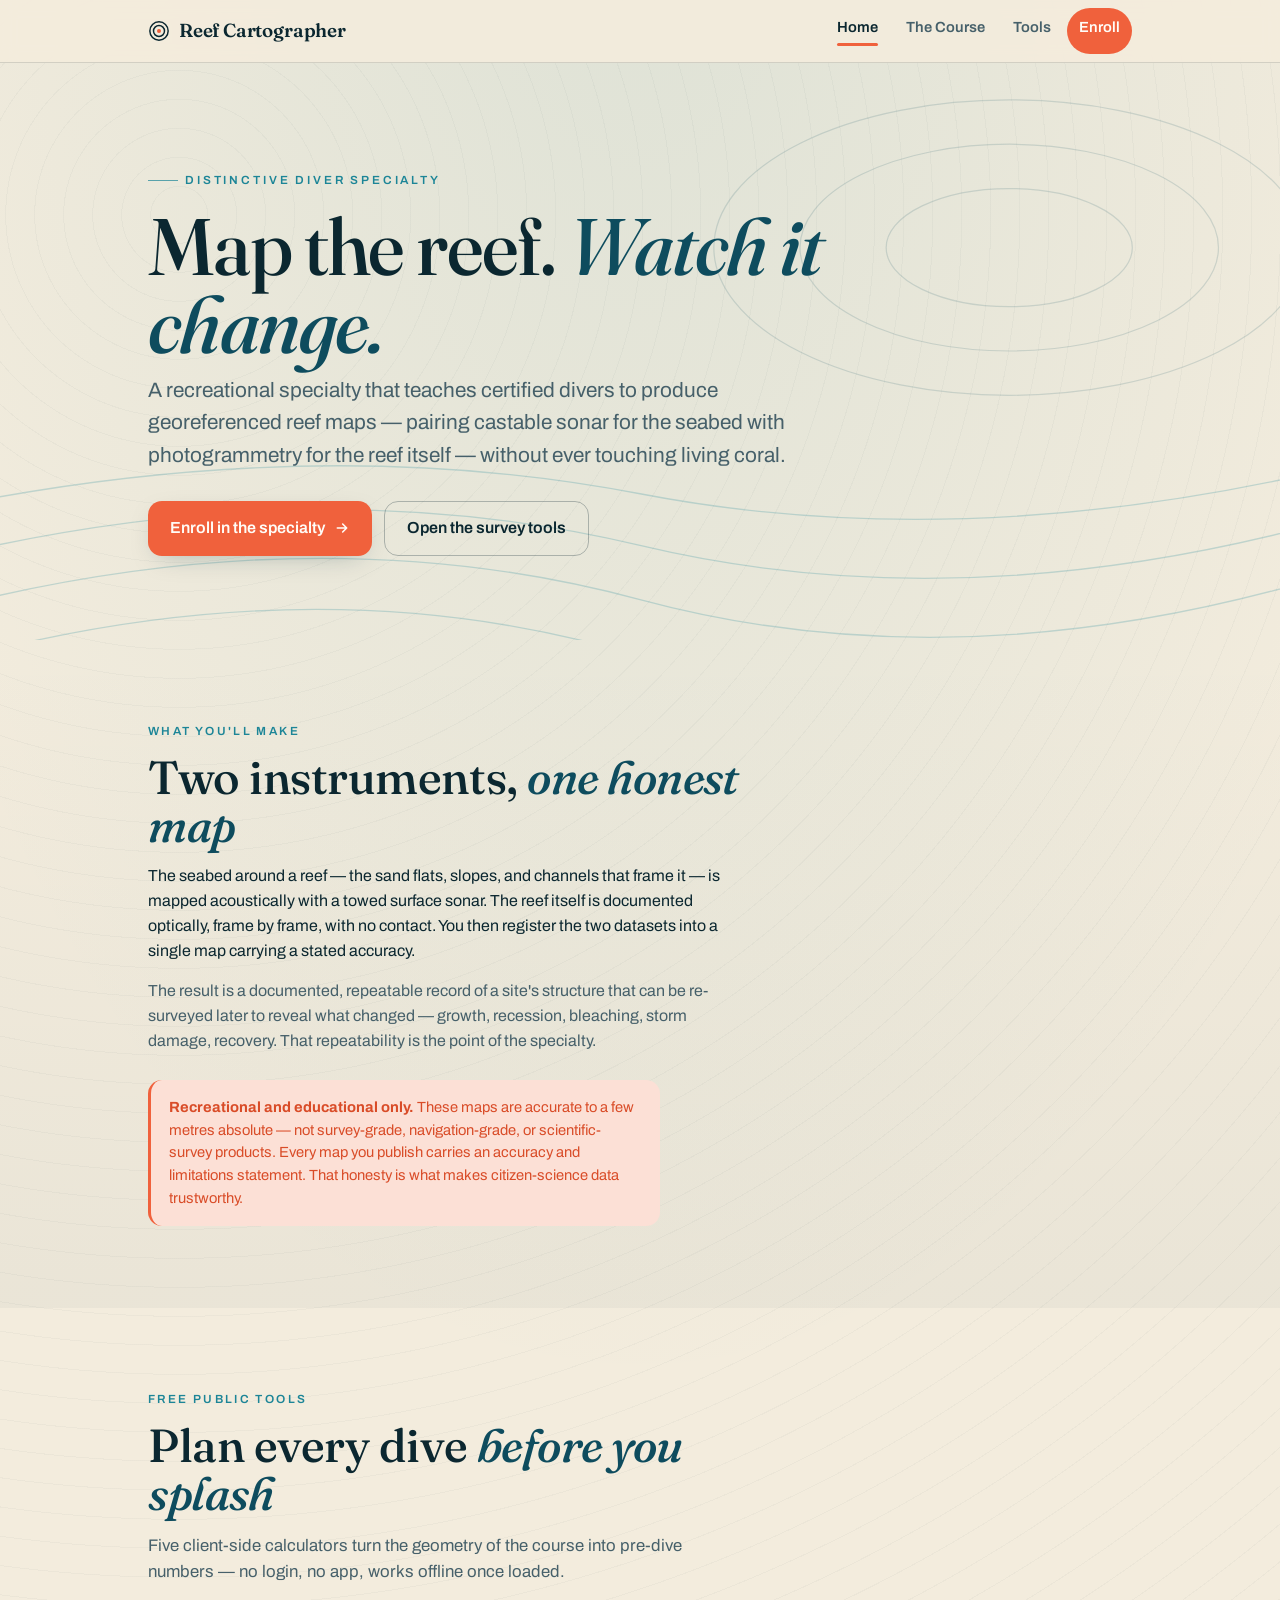
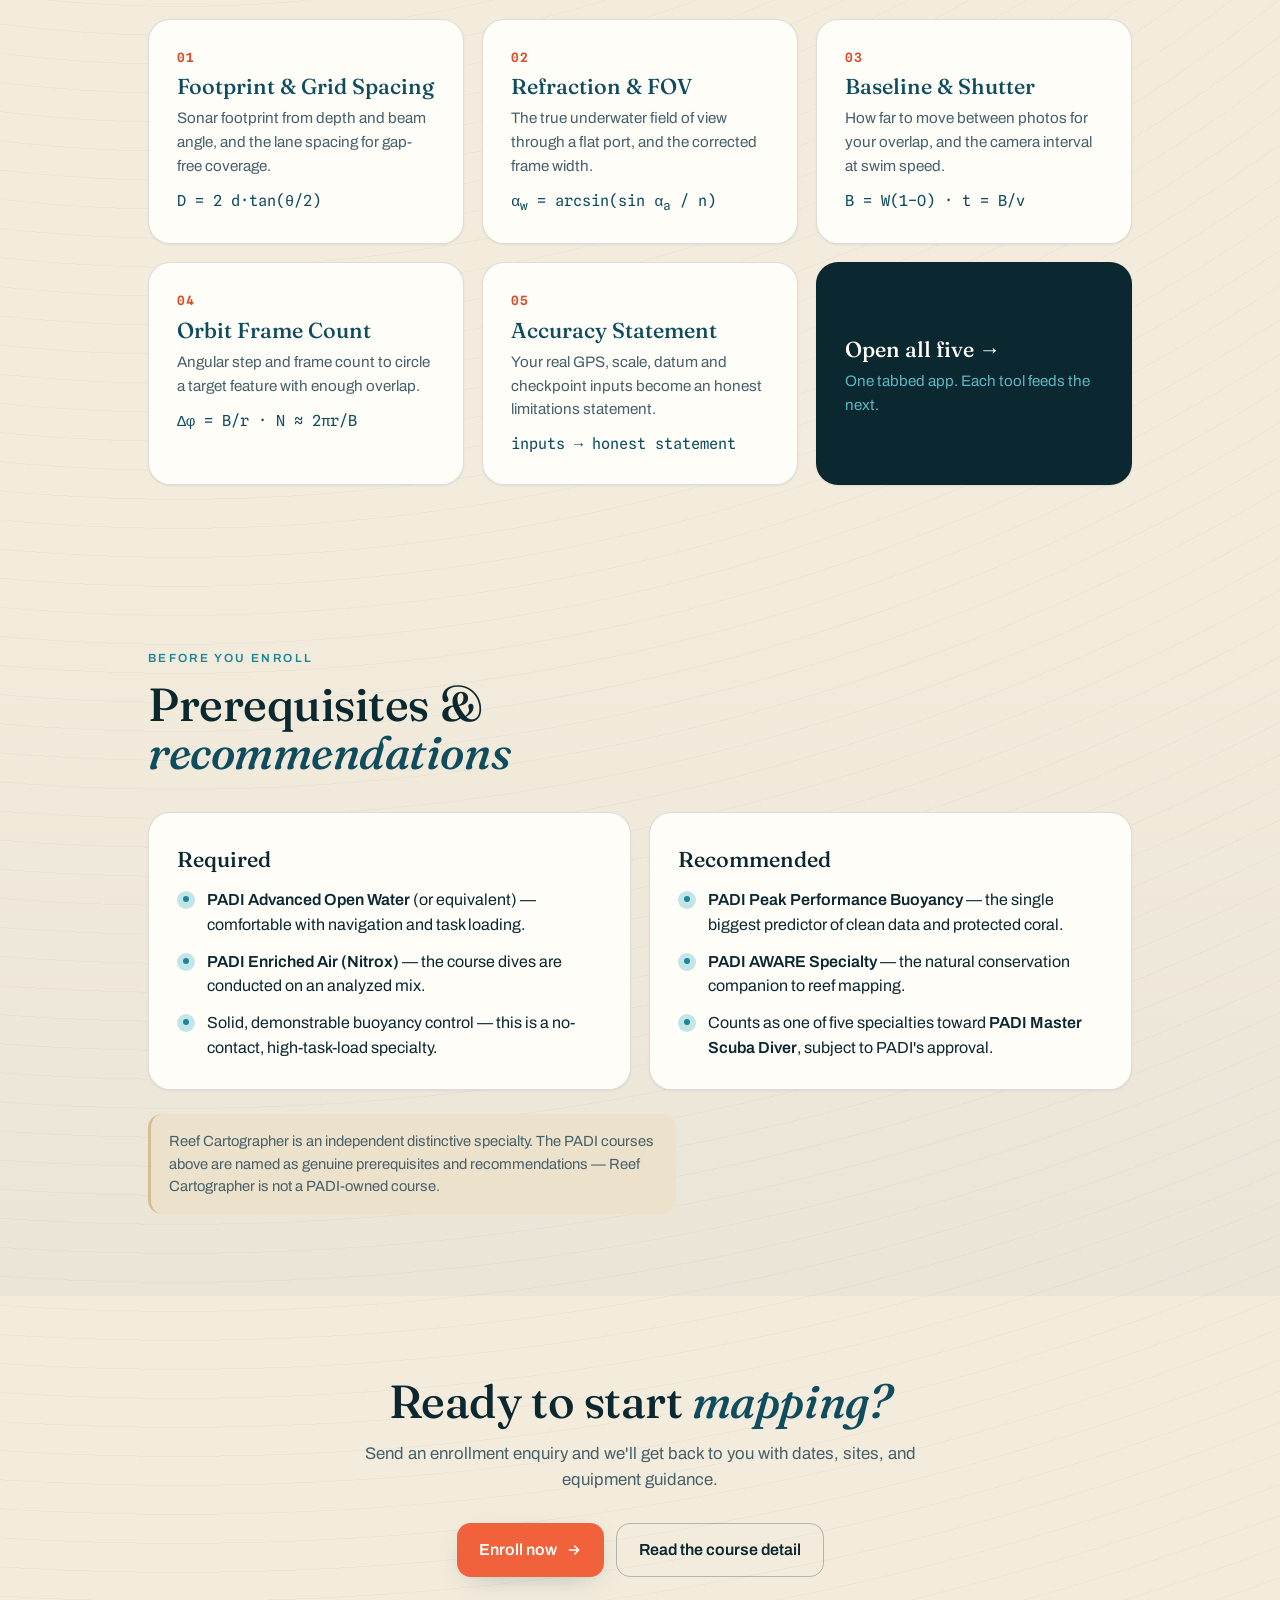
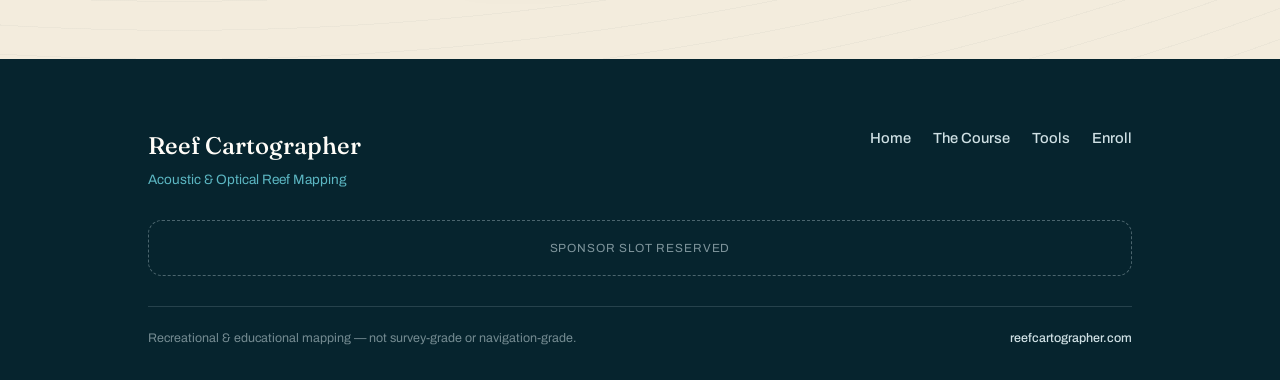
==== index.html @ 2cd70ee9 "Add Reef Cartographer site" ====
<!DOCTYPE html>
<html lang="en">
<head>
<meta charset="UTF-8">
<meta name="viewport" content="width=device-width, initial-scale=1.0">
<title>Reef Cartographer — Acoustic &amp; Optical Reef Mapping</title>
<meta name="description" content="A distinctive diver specialty: produce georeferenced reef maps from consumer sonar and photogrammetry, built around no-contact conservation and repeatable change detection.">
<meta name="theme-color" content="#f3ecdd">
<link rel="manifest" href="manifest.webmanifest">
<link rel="preconnect" href="https://fonts.googleapis.com">
<link rel="preconnect" href="https://fonts.gstatic.com" crossorigin>
<link href="https://fonts.googleapis.com/css2?family=Fraunces:opsz,wght@9..144,400;9..144,500;9..144,600&family=Archivo:wght@400;500;600&family=Spline+Sans+Mono:wght@400;500;600&display=swap" rel="stylesheet">
<link rel="stylesheet" href="styles.css">
</head>
<body class="page">

<header class="site-nav">
  <div class="wrap">
    <a class="logo" href="index.html">
      <svg class="mark" viewBox="0 0 24 24" fill="none" stroke="currentColor" stroke-width="1.6"><circle cx="12" cy="12" r="10"/><circle cx="12" cy="12" r="6"/><circle cx="12" cy="12" r="2.2" fill="var(--coral)" stroke="none"/></svg>
      Reef Cartographer
    </a>
    <nav>
      <a href="index.html" class="active">Home</a>
      <a href="course.html">The Course</a>
      <a href="tools.html">Tools</a>
      <a href="enroll.html" class="cta">Enroll</a>
    </nav>
  </div>
</header>

<!-- ===================== HERO ===================== -->
<section class="hero">
  <svg class="hero-contours" viewBox="0 0 1040 520" preserveAspectRatio="xMidYMid slice" aria-hidden="true">
    <g fill="none" stroke="#1c8597" stroke-width="1.1" opacity="0.45">
      <path d="M-40 360 Q 260 300 520 350 T 1080 330"/>
      <path d="M-40 400 Q 260 330 520 392 T 1080 372"/>
      <path d="M-40 442 Q 260 366 520 436 T 1080 416"/>
      <path d="M-40 486 Q 260 404 520 482 T 1080 462"/>
    </g>
    <g fill="none" stroke="#0e4c5e" stroke-width="1" opacity="0.3">
      <ellipse cx="820" cy="150" rx="240" ry="120"/>
      <ellipse cx="820" cy="150" rx="170" ry="84"/>
      <ellipse cx="820" cy="150" rx="100" ry="48"/>
    </g>
  </svg>
  <div class="wrap">
    <div class="kicker">Distinctive Diver Specialty</div>
    <h1>Map the reef. <span class="em">Watch it change.</span></h1>
    <p class="lede">A recreational specialty that teaches certified divers to produce georeferenced reef maps — pairing castable sonar for the seabed with photogrammetry for the reef itself — without ever touching living coral.</p>
    <div class="btn-row">
      <a class="btn btn-primary" href="enroll.html">Enroll in the specialty
        <svg viewBox="0 0 24 24" fill="none" stroke="currentColor" stroke-width="2.4"><path d="M5 12h14M13 6l6 6-6 6" stroke-linecap="round" stroke-linejoin="round"/></svg>
      </a>
      <a class="btn btn-ghost" href="tools.html">Open the survey tools</a>
    </div>
  </div>
</section>

<!-- ===================== WHAT IT IS ===================== -->
<section class="band alt">
  <div class="wrap">
    <div class="eyebrow">What you'll make</div>
    <h2 class="sec">Two instruments, <span class="em">one honest map</span></h2>
    <div class="prose">
      <p>The seabed around a reef — the sand flats, slopes, and channels that frame it — is mapped acoustically with a towed surface sonar. The reef itself is documented optically, frame by frame, with no contact. You then register the two datasets into a single map carrying a stated accuracy.</p>
      <p class="muted">The result is a documented, repeatable record of a site's structure that can be re-surveyed later to reveal what changed — growth, recession, bleaching, storm damage, recovery. That repeatability is the point of the specialty.</p>
    </div>
    <div class="note coral" style="margin-top:26px; max-width:64ch">
      <b>Recreational and educational only.</b> These maps are accurate to a few metres absolute — not survey-grade, navigation-grade, or scientific-survey products. Every map you publish carries an accuracy and limitations statement. That honesty is what makes citizen-science data trustworthy.
    </div>
  </div>
</section>

<!-- ===================== TOOLS TEASER ===================== -->
<section class="band">
  <div class="wrap">
    <div class="eyebrow">Free public tools</div>
    <h2 class="sec">Plan every dive <span class="em">before you splash</span></h2>
    <p class="sec-lede">Five client-side calculators turn the geometry of the course into pre-dive numbers — no login, no app, works offline once loaded.</p>
    <div class="grid cols-3">
      <a class="card" href="tools.html#footprint" style="text-decoration:none">
        <div class="num">01</div><h3>Footprint &amp; Grid Spacing</h3>
        <p>Sonar footprint from depth and beam angle, and the lane spacing for gap-free coverage.</p>
        <div class="formula">D = 2 d·tan(θ/2)</div>
      </a>
      <a class="card" href="tools.html#refraction" style="text-decoration:none">
        <div class="num">02</div><h3>Refraction &amp; FOV</h3>
        <p>The true underwater field of view through a flat port, and the corrected frame width.</p>
        <div class="formula">α<sub>w</sub> = arcsin(sin α<sub>a</sub> / n)</div>
      </a>
      <a class="card" href="tools.html#baseline" style="text-decoration:none">
        <div class="num">03</div><h3>Baseline &amp; Shutter</h3>
        <p>How far to move between photos for your overlap, and the camera interval at swim speed.</p>
        <div class="formula">B = W(1−O) · t = B/v</div>
      </a>
      <a class="card" href="tools.html#orbit" style="text-decoration:none">
        <div class="num">04</div><h3>Orbit Frame Count</h3>
        <p>Angular step and frame count to circle a target feature with enough overlap.</p>
        <div class="formula">Δφ = B/r · N ≈ 2πr/B</div>
      </a>
      <a class="card" href="tools.html#accuracy" style="text-decoration:none">
        <div class="num">05</div><h3>Accuracy Statement</h3>
        <p>Your real GPS, scale, datum and checkpoint inputs become an honest limitations statement.</p>
        <div class="formula">inputs → honest statement</div>
      </a>
      <a class="card" href="tools.html" style="text-decoration:none; display:flex; flex-direction:column; justify-content:center; background:var(--ink); color:var(--white)">
        <h3 style="color:var(--white)">Open all five →</h3>
        <p style="color:var(--teal-300)">One tabbed app. Each tool feeds the next.</p>
      </a>
    </div>
  </div>
</section>

<!-- ===================== PREREQUISITES ===================== -->
<section class="band alt">
  <div class="wrap">
    <div class="eyebrow">Before you enroll</div>
    <h2 class="sec">Prerequisites &amp; <span class="em">recommendations</span></h2>
    <div class="grid cols-2">
      <div class="card">
        <h3>Required</h3>
        <ul class="ticks">
          <li><b>PADI Advanced Open Water</b> (or equivalent) — comfortable with navigation and task loading.</li>
          <li><b>PADI Enriched Air (Nitrox)</b> — the course dives are conducted on an analyzed mix.</li>
          <li>Solid, demonstrable buoyancy control — this is a no-contact, high-task-load specialty.</li>
        </ul>
      </div>
      <div class="card">
        <h3>Recommended</h3>
        <ul class="ticks">
          <li><b>PADI Peak Performance Buoyancy</b> — the single biggest predictor of clean data and protected coral.</li>
          <li><b>PADI AWARE Specialty</b> — the natural conservation companion to reef mapping.</li>
          <li>Counts as one of five specialties toward <b>PADI Master Scuba Diver</b>, subject to PADI's approval.</li>
        </ul>
      </div>
    </div>
    <p class="note" style="margin-top:24px; max-width:66ch">Reef Cartographer is an independent distinctive specialty. The PADI courses above are named as genuine prerequisites and recommendations — Reef Cartographer is not a PADI-owned course.</p>
  </div>
</section>

<!-- ===================== CTA ===================== -->
<section class="band">
  <div class="wrap narrow" style="text-align:center">
    <h2 class="sec" style="margin:0 auto">Ready to start <span class="em">mapping?</span></h2>
    <p class="sec-lede" style="margin:14px auto 0">Send an enrollment enquiry and we'll get back to you with dates, sites, and equipment guidance.</p>
    <div class="btn-row" style="justify-content:center">
      <a class="btn btn-primary" href="enroll.html">Enroll now
        <svg viewBox="0 0 24 24" fill="none" stroke="currentColor" stroke-width="2.4"><path d="M5 12h14M13 6l6 6-6 6" stroke-linecap="round" stroke-linejoin="round"/></svg>
      </a>
      <a class="btn btn-ghost" href="course.html">Read the course detail</a>
    </div>
  </div>
</section>

<!-- ===================== FOOTER ===================== -->
<footer class="site">
  <div class="wrap">
    <div class="ft-top">
      <div class="ft-brand">Reef Cartographer<span>Acoustic &amp; Optical Reef Mapping</span></div>
      <nav>
        <a href="index.html">Home</a>
        <a href="course.html">The Course</a>
        <a href="tools.html">Tools</a>
        <a href="enroll.html">Enroll</a>
      </nav>
    </div>
    <div class="sponsor">Sponsor slot reserved</div>
    <div class="ft-base">
      <span>Recreational &amp; educational mapping — not survey-grade or navigation-grade.</span>
      <span><b>reefcartographer.com</b></span>
    </div>
  </div>
</footer>

<script>
/* register the service worker for offline/PWA — guarded so it never errors */
if ("serviceWorker" in navigator) {
  window.addEventListener("load", () => {
    navigator.serviceWorker.register("sw.js").catch(() => {});
  });
}
</script>
</body>
</html>
---- styles.css ----
/* ============================================================================
   REEF CARTOGRAPHER — shared site stylesheet
   The single design-system source for index / course / enroll pages.
   (The tools app keeps its own inline copy of these tokens so it stays a
   self-contained single file; the :root values below are identical to it.)
   ============================================================================ */
:root{
  --paper:#f3ecdd; --paper-2:#ece1cb; --white:#fffdf8;
  --ink:#0b2730; --ink-soft:#46606a; --ink-faint:#90a2a8;
  --abyss:#06242e; --teal-900:#08303d; --teal-700:#0e4c5e;
  --teal-500:#1c8597; --teal-300:#5cb7c3; --teal-100:#c2e6e8;
  --sand:#e7d8b6; --sand-deep:#d3bd92;
  --coral:#f0613c; --coral-600:#d94c28; --coral-tint:#fce0d6;
  --green:#2f9e6f;
  --line:rgba(11,39,48,.14); --line-strong:rgba(11,39,48,.28);
  --shadow-sm:0 1px 2px rgba(8,48,61,.08);
  --shadow-md:0 8px 28px -12px rgba(8,48,61,.35);
  --shadow-lg:0 24px 60px -24px rgba(8,48,61,.45);
  --font-display:"Fraunces",Georgia,serif;
  --font-ui:"Archivo",system-ui,-apple-system,sans-serif;
  --font-mono:"Spline Sans Mono",ui-monospace,monospace;
  --r-sm:8px; --r-md:14px; --r-lg:22px;
  --sp:clamp(16px,4.5vw,28px);
}
*{ box-sizing:border-box; margin:0; padding:0; }
html{ -webkit-text-size-adjust:100%; scroll-behavior:smooth; }
body{
  font-family:var(--font-ui); color:var(--ink); background:var(--paper);
  line-height:1.55; min-height:100dvh;
  background-image:
    radial-gradient(120% 80% at 50% -5%, rgba(28,133,151,.10), transparent 55%),
    repeating-radial-gradient(circle at 14% 6%, transparent 0 28px, rgba(11,39,48,.03) 28px 29px);
}
a{ color:var(--teal-700); text-underline-offset:3px; }
img{ max-width:100%; display:block; }
.wrap{ width:100%; max-width:1040px; margin:0 auto; padding:0 var(--sp); }
.narrow{ max-width:720px; }

/* ---------- site nav ---------- */
.site-nav{
  position:sticky; top:0; z-index:30;
  background:rgba(243,236,221,.92); backdrop-filter:blur(8px);
  border-bottom:1px solid var(--line);
}
.site-nav .wrap{ display:flex; align-items:center; justify-content:space-between; gap:14px; min-height:62px; flex-wrap:wrap; }
.site-nav .logo{ font-family:var(--font-display); font-weight:600; font-size:1.18rem; letter-spacing:-.01em; color:var(--ink); text-decoration:none; display:flex; align-items:center; gap:9px; }
.site-nav .logo .mark{ width:22px; height:22px; flex:0 0 auto; }
.site-nav nav{ display:flex; gap:4px; flex-wrap:wrap; }
.site-nav nav a{ font-size:.92rem; font-weight:600; color:var(--ink-soft); text-decoration:none; padding:8px 12px; border-radius:99px; transition:background .15s,color .15s; }
.site-nav nav a:hover{ color:var(--ink); background:var(--paper-2); }
.site-nav nav a.active{ color:var(--ink); }
.site-nav nav a.active::after{ content:""; display:block; height:3px; margin-top:5px; border-radius:3px; background:var(--coral); }
.site-nav nav a.cta{ color:var(--white); background:var(--coral); }
.site-nav nav a.cta:hover{ background:var(--coral-600); }

/* ---------- hero ---------- */
.hero{ position:relative; overflow:hidden; padding:clamp(48px,11vw,108px) 0 clamp(40px,9vw,84px); }
.hero .wrap{ position:relative; z-index:1; }
.hero .kicker{ font-size:.74rem; letter-spacing:.24em; text-transform:uppercase; font-weight:600; color:var(--teal-500); display:flex; align-items:center; gap:.6em; }
.hero .kicker::before{ content:""; width:30px; height:1px; background:var(--teal-500); opacity:.7; }
.hero h1{ font-family:var(--font-display); font-weight:500; font-size:clamp(2.6rem,9vw,5rem); line-height:.98; letter-spacing:-.02em; margin:.22em 0 .1em; max-width:14ch; }
.hero h1 .em{ font-style:italic; color:var(--teal-700); }
.hero .lede{ font-size:clamp(1.05rem,2.6vw,1.3rem); color:var(--ink-soft); max-width:54ch; margin-top:.5em; }
.hero-contours{ position:absolute; inset:0; z-index:0; opacity:.5; pointer-events:none; }
.btn-row{ display:flex; flex-wrap:wrap; gap:12px; margin-top:30px; }

/* ---------- buttons ---------- */
.btn{ display:inline-flex; align-items:center; gap:9px; font-family:var(--font-ui); font-weight:600; font-size:1rem; text-decoration:none; border:none; border-radius:var(--r-md); padding:14px 22px; cursor:pointer; transition:transform .12s,background .15s,box-shadow .15s; }
.btn:active{ transform:translateY(1px); }
.btn-primary{ background:var(--coral); color:var(--white); box-shadow:var(--shadow-md); }
.btn-primary:hover{ background:var(--coral-600); }
.btn-ghost{ background:transparent; color:var(--ink); border:1.5px solid var(--line-strong); }
.btn-ghost:hover{ border-color:var(--teal-500); background:var(--white); }
.btn svg{ width:16px; height:16px; }

/* ---------- sections ---------- */
section.band{ padding:clamp(44px,8vw,82px) 0; }
section.band.alt{ background:linear-gradient(180deg, transparent, rgba(8,48,61,.04)); }
.eyebrow{ font-size:.74rem; letter-spacing:.2em; text-transform:uppercase; font-weight:600; color:var(--teal-500); }
h2.sec{ font-family:var(--font-display); font-weight:500; font-size:clamp(1.9rem,5.5vw,2.9rem); line-height:1.04; letter-spacing:-.01em; margin:.3em 0; max-width:20ch; }
h2.sec .em{ font-style:italic; color:var(--teal-700); }
.sec-lede{ color:var(--ink-soft); font-size:1.05rem; max-width:60ch; }
.prose{ max-width:64ch; }
.prose p{ margin:0 0 1em; color:var(--ink); }
.prose p.muted{ color:var(--ink-soft); }
h3.sub{ font-family:var(--font-display); font-weight:500; font-size:1.4rem; margin:1.6em 0 .5em; }

/* ---------- card grids ---------- */
.grid{ display:grid; gap:18px; margin-top:34px; }
.grid.cols-2{ grid-template-columns:repeat(2,1fr); }
.grid.cols-3{ grid-template-columns:repeat(3,1fr); }
.card{ background:var(--white); border:1px solid var(--line); border-radius:var(--r-lg); box-shadow:var(--shadow-sm); padding:clamp(20px,3.5vw,28px); }
.card .num{ font-family:var(--font-mono); font-size:.8rem; font-weight:600; color:var(--coral-600); letter-spacing:.06em; }
.card h3{ font-family:var(--font-display); font-weight:500; font-size:1.35rem; margin:.35em 0 .4em; line-height:1.1; }
.card p{ color:var(--ink-soft); font-size:.95rem; }
.card .formula{ font-family:var(--font-mono); font-size:.95rem; color:var(--teal-700); margin-top:.7em; }

/* feature list */
ul.ticks{ list-style:none; margin:1em 0 0; padding:0; display:grid; gap:12px; }
ul.ticks li{ position:relative; padding-left:30px; color:var(--ink); }
ul.ticks li::before{ content:""; position:absolute; left:0; top:3px; width:18px; height:18px; border-radius:50%; background:var(--teal-100); }
ul.ticks li::after{ content:""; position:absolute; left:6px; top:8px; width:6px; height:6px; border-radius:50%; background:var(--teal-500); }
ul.ticks li b{ font-weight:600; }

/* honest / caution callout */
.note{ border-left:3px solid var(--sand-deep); background:var(--paper-2); border-radius:var(--r-md); padding:16px 18px; color:var(--ink-soft); font-size:.92rem; }
.note b{ color:var(--ink); }
.note.coral{ border-left-color:var(--coral); background:var(--coral-tint); color:var(--coral-600); }
.note.coral b{ color:var(--coral-600); }

/* ---------- form ---------- */
.form{ background:var(--white); border:1px solid var(--line); border-radius:var(--r-lg); box-shadow:var(--shadow-md); padding:clamp(22px,4vw,34px); }
.form .frow{ margin-bottom:18px; }
.form label{ display:block; font-weight:600; font-size:.92rem; margin-bottom:7px; }
.form label .opt{ color:var(--ink-faint); font-weight:400; }
.form input, .form select, .form textarea{ width:100%; font-family:var(--font-ui); font-size:1rem; color:var(--ink); background:var(--paper-2); border:1.5px solid var(--line); border-radius:var(--r-md); padding:13px 14px; transition:border-color .15s,box-shadow .15s; }
.form textarea{ resize:vertical; min-height:120px; }
.form input:focus, .form select:focus, .form textarea:focus{ outline:none; border-color:var(--teal-500); box-shadow:0 0 0 3px rgba(28,133,151,.18); }
.hp{ position:absolute; left:-9999px; opacity:0; height:0; width:0; }

/* ---------- footer ---------- */
footer.site{ margin-top:auto; background:var(--abyss); color:#cfe0e4; padding:clamp(40px,7vw,68px) 0 32px; }
footer.site .wrap{ display:grid; gap:30px; }
footer.site .ft-top{ display:flex; justify-content:space-between; gap:30px; flex-wrap:wrap; }
footer.site .ft-brand{ font-family:var(--font-display); font-weight:500; font-size:1.5rem; color:var(--white); }
footer.site .ft-brand span{ display:block; font-family:var(--font-ui); font-size:.85rem; color:var(--teal-300); font-weight:400; margin-top:4px; }
footer.site nav{ display:flex; gap:8px 22px; flex-wrap:wrap; }
footer.site nav a{ color:#cfe0e4; text-decoration:none; font-size:.92rem; font-weight:500; }
footer.site nav a:hover{ color:var(--white); }
.sponsor{ border:1px dashed rgba(207,224,228,.35); border-radius:var(--r-md); padding:18px; text-align:center; font-size:.74rem; letter-spacing:.08em; text-transform:uppercase; color:rgba(207,224,228,.6); }
footer.site .ft-base{ display:flex; justify-content:space-between; gap:14px; flex-wrap:wrap; font-size:.78rem; color:rgba(207,224,228,.55); border-top:1px solid rgba(207,224,228,.16); padding-top:22px; }
footer.site .ft-base b{ color:#cfe0e4; font-weight:500; }

/* page scaffold to keep footer down */
.page{ display:flex; flex-direction:column; min-height:100dvh; }

@media (max-width:760px){ .grid.cols-3{ grid-template-columns:1fr; } .grid.cols-2{ grid-template-columns:1fr; } }
@media (max-width:520px){ .site-nav nav a{ padding:7px 9px; font-size:.86rem; } }
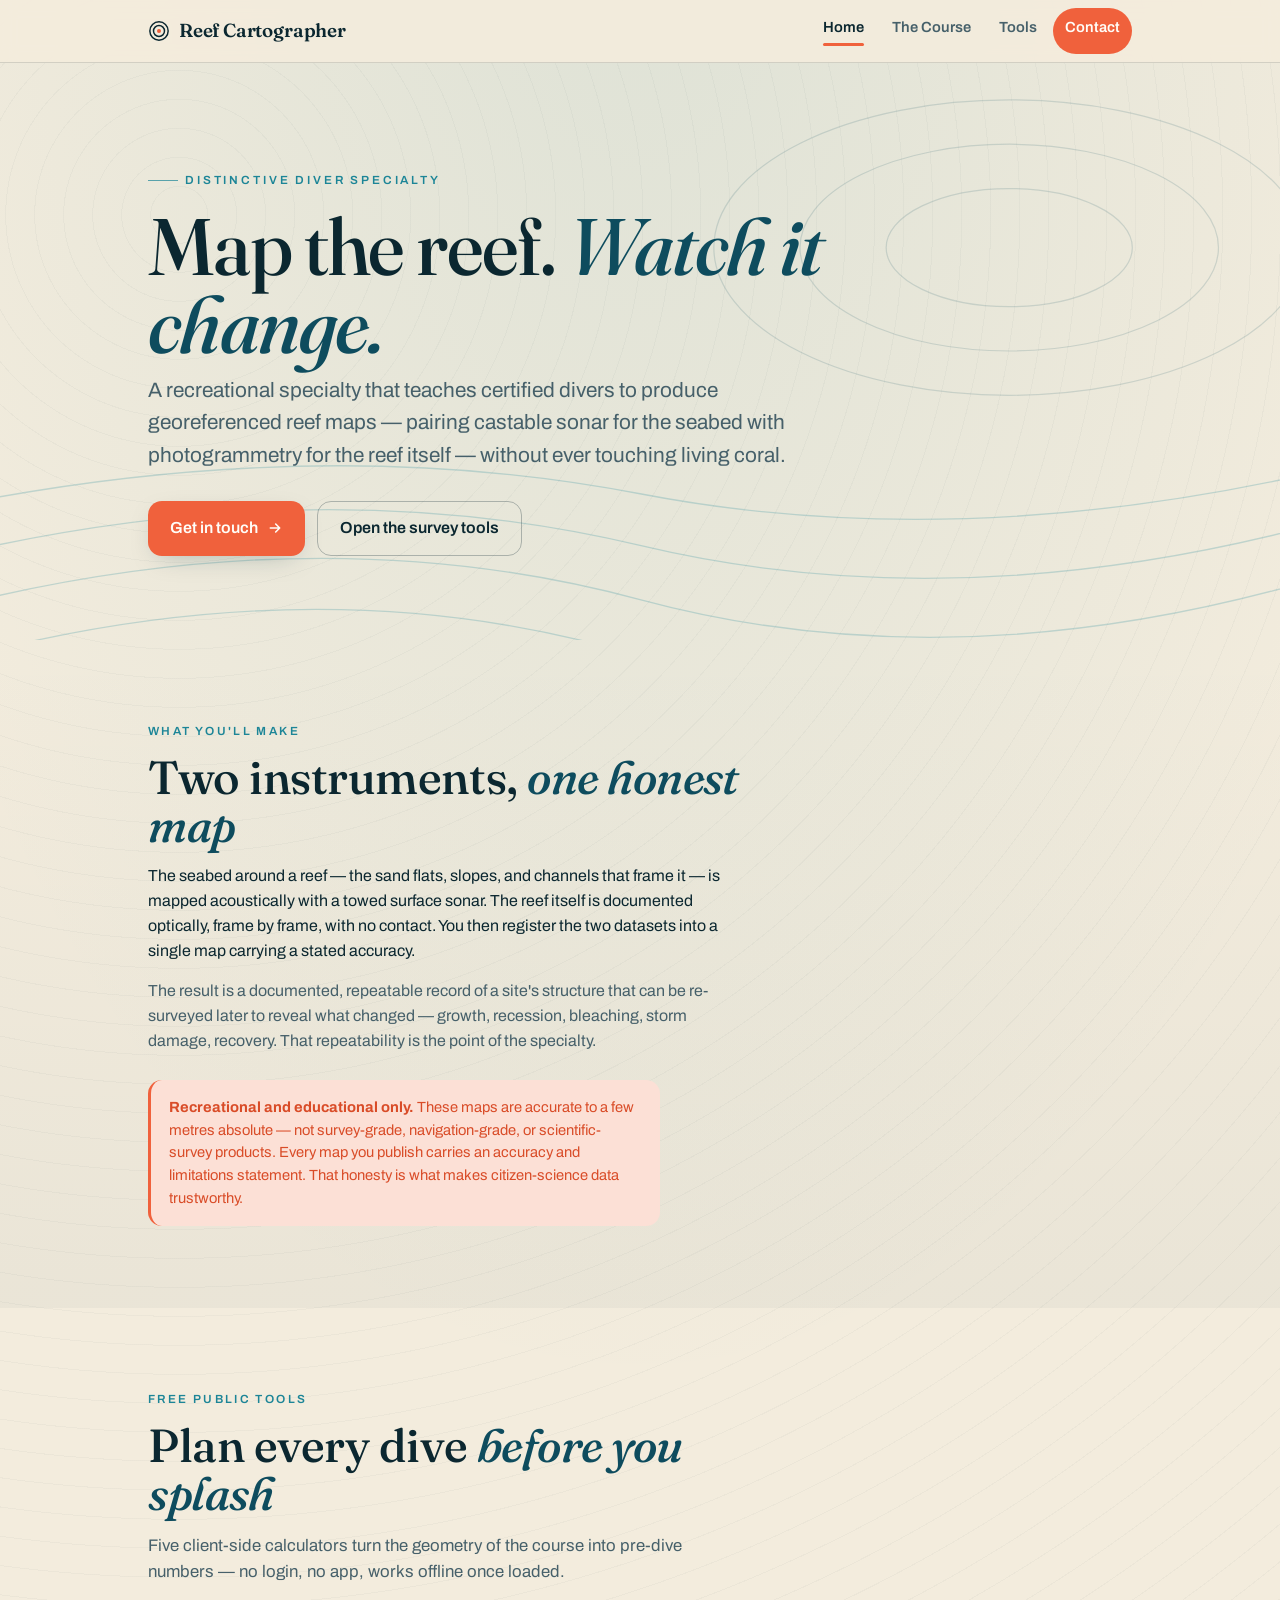
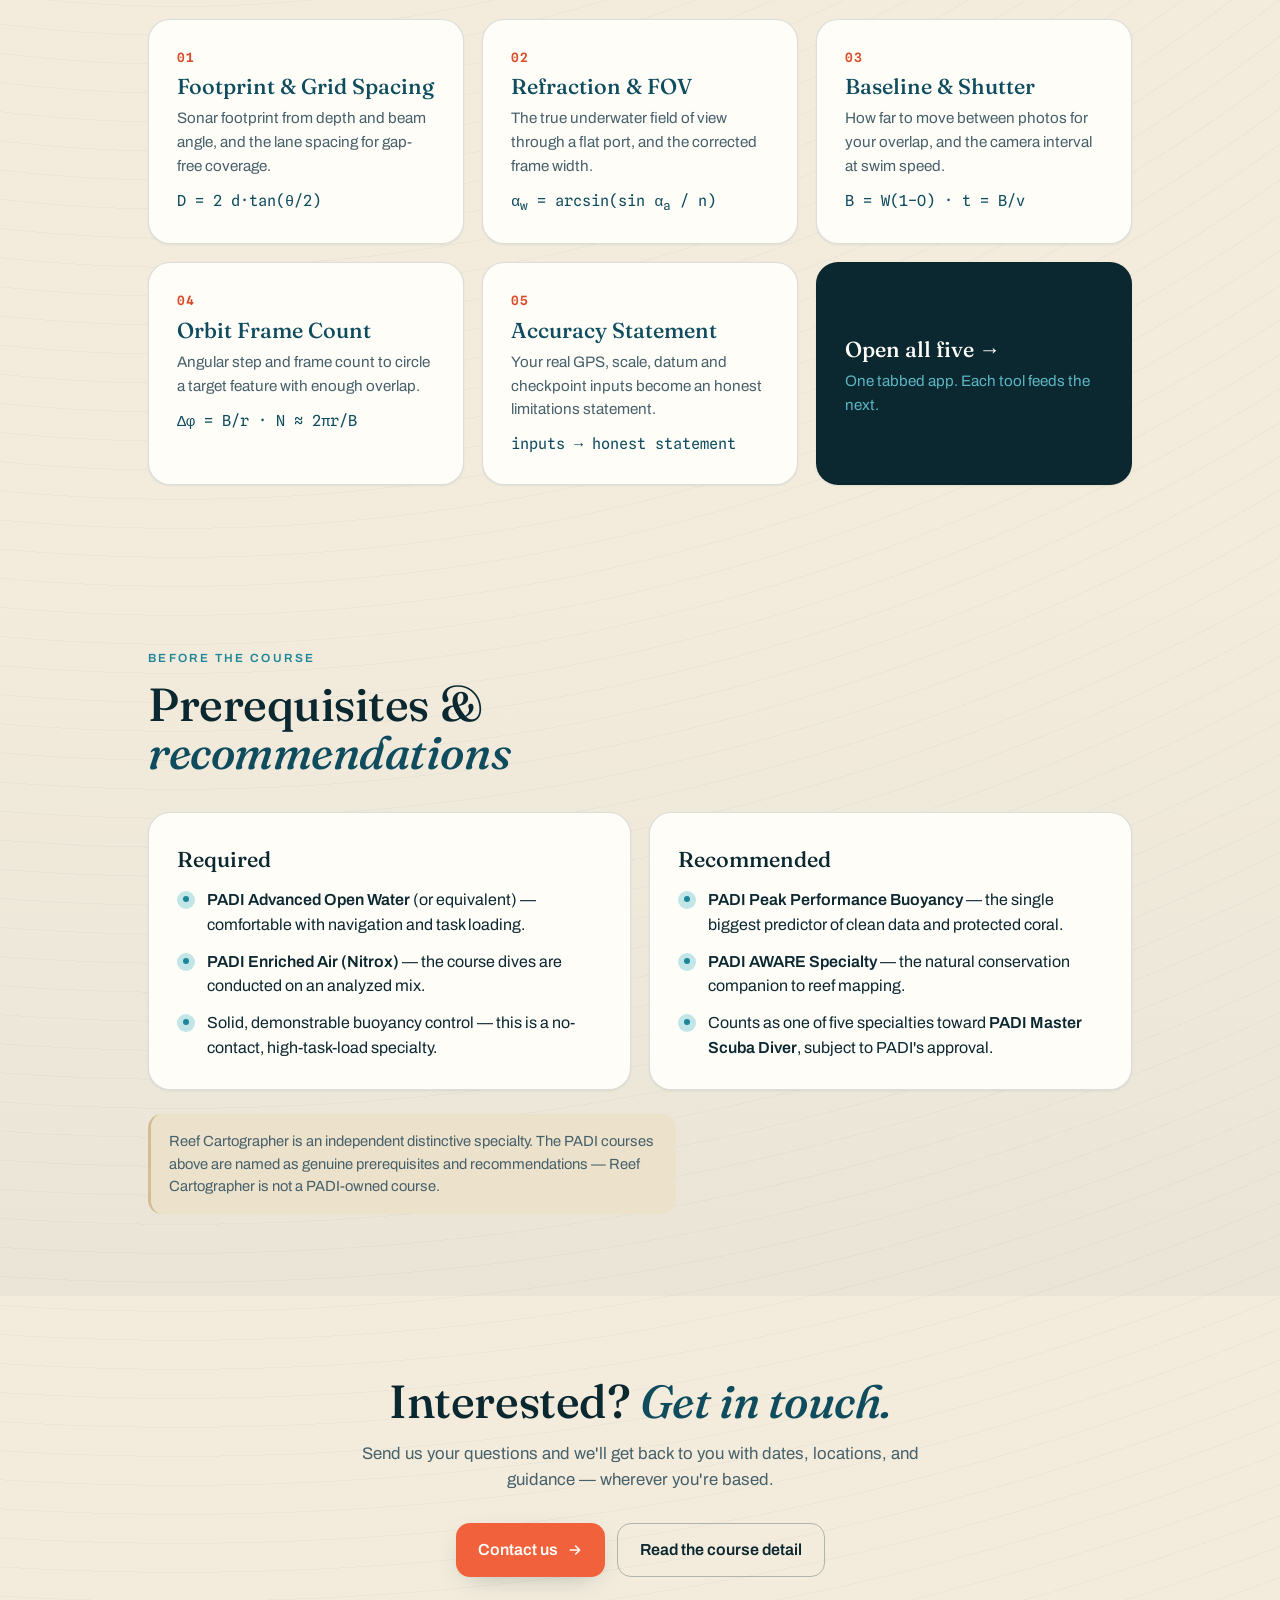
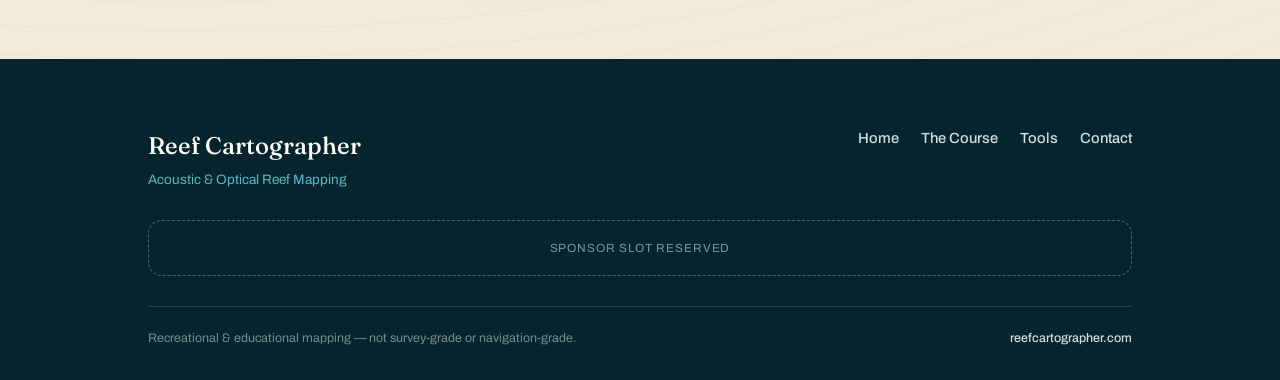
==== commit ee723bc2: "contact form update" ====
--- a/index.html
+++ b/index.html
@@ -7,6 +7,10 @@
 <meta name="description" content="A distinctive diver specialty: produce georeferenced reef maps from consumer sonar and photogrammetry, built around no-contact conservation and repeatable change detection.">
 <meta name="theme-color" content="#f3ecdd">
 <link rel="manifest" href="manifest.webmanifest">
+<link rel="icon" href="favicon.ico" sizes="any">
+<link rel="icon" type="image/png" sizes="32x32" href="favicon-32.png">
+<link rel="icon" type="image/png" sizes="16x16" href="favicon-16.png">
+<link rel="apple-touch-icon" href="apple-touch-icon.png">
 <link rel="preconnect" href="https://fonts.googleapis.com">
 <link rel="preconnect" href="https://fonts.gstatic.com" crossorigin>
 <link href="https://fonts.googleapis.com/css2?family=Fraunces:opsz,wght@9..144,400;9..144,500;9..144,600&family=Archivo:wght@400;500;600&family=Spline+Sans+Mono:wght@400;500;600&display=swap" rel="stylesheet">
@@ -24,7 +28,7 @@
       <a href="index.html" class="active">Home</a>
       <a href="course.html">The Course</a>
       <a href="tools.html">Tools</a>
-      <a href="enroll.html" class="cta">Enroll</a>
+      <a href="contact.html" class="cta">Contact</a>
     </nav>
   </div>
 </header>
@@ -49,7 +53,7 @@
     <h1>Map the reef. <span class="em">Watch it change.</span></h1>
     <p class="lede">A recreational specialty that teaches certified divers to produce georeferenced reef maps — pairing castable sonar for the seabed with photogrammetry for the reef itself — without ever touching living coral.</p>
     <div class="btn-row">
-      <a class="btn btn-primary" href="enroll.html">Enroll in the specialty
+      <a class="btn btn-primary" href="contact.html">Get in touch
         <svg viewBox="0 0 24 24" fill="none" stroke="currentColor" stroke-width="2.4"><path d="M5 12h14M13 6l6 6-6 6" stroke-linecap="round" stroke-linejoin="round"/></svg>
       </a>
       <a class="btn btn-ghost" href="tools.html">Open the survey tools</a>
@@ -115,7 +119,7 @@
 <!-- ===================== PREREQUISITES ===================== -->
 <section class="band alt">
   <div class="wrap">
-    <div class="eyebrow">Before you enroll</div>
+    <div class="eyebrow">Before the course</div>
     <h2 class="sec">Prerequisites &amp; <span class="em">recommendations</span></h2>
     <div class="grid cols-2">
       <div class="card">
@@ -142,10 +146,10 @@
 <!-- ===================== CTA ===================== -->
 <section class="band">
   <div class="wrap narrow" style="text-align:center">
-    <h2 class="sec" style="margin:0 auto">Ready to start <span class="em">mapping?</span></h2>
-    <p class="sec-lede" style="margin:14px auto 0">Send an enrollment enquiry and we'll get back to you with dates, sites, and equipment guidance.</p>
+    <h2 class="sec" style="margin:0 auto">Interested? <span class="em">Get in touch.</span></h2>
+    <p class="sec-lede" style="margin:14px auto 0">Send us your questions and we'll get back to you with dates, locations, and guidance — wherever you're based.</p>
     <div class="btn-row" style="justify-content:center">
-      <a class="btn btn-primary" href="enroll.html">Enroll now
+      <a class="btn btn-primary" href="contact.html">Contact us
         <svg viewBox="0 0 24 24" fill="none" stroke="currentColor" stroke-width="2.4"><path d="M5 12h14M13 6l6 6-6 6" stroke-linecap="round" stroke-linejoin="round"/></svg>
       </a>
       <a class="btn btn-ghost" href="course.html">Read the course detail</a>
@@ -162,7 +166,7 @@
         <a href="index.html">Home</a>
         <a href="course.html">The Course</a>
         <a href="tools.html">Tools</a>
-        <a href="enroll.html">Enroll</a>
+        <a href="contact.html">Contact</a>
       </nav>
     </div>
     <div class="sponsor">Sponsor slot reserved</div>
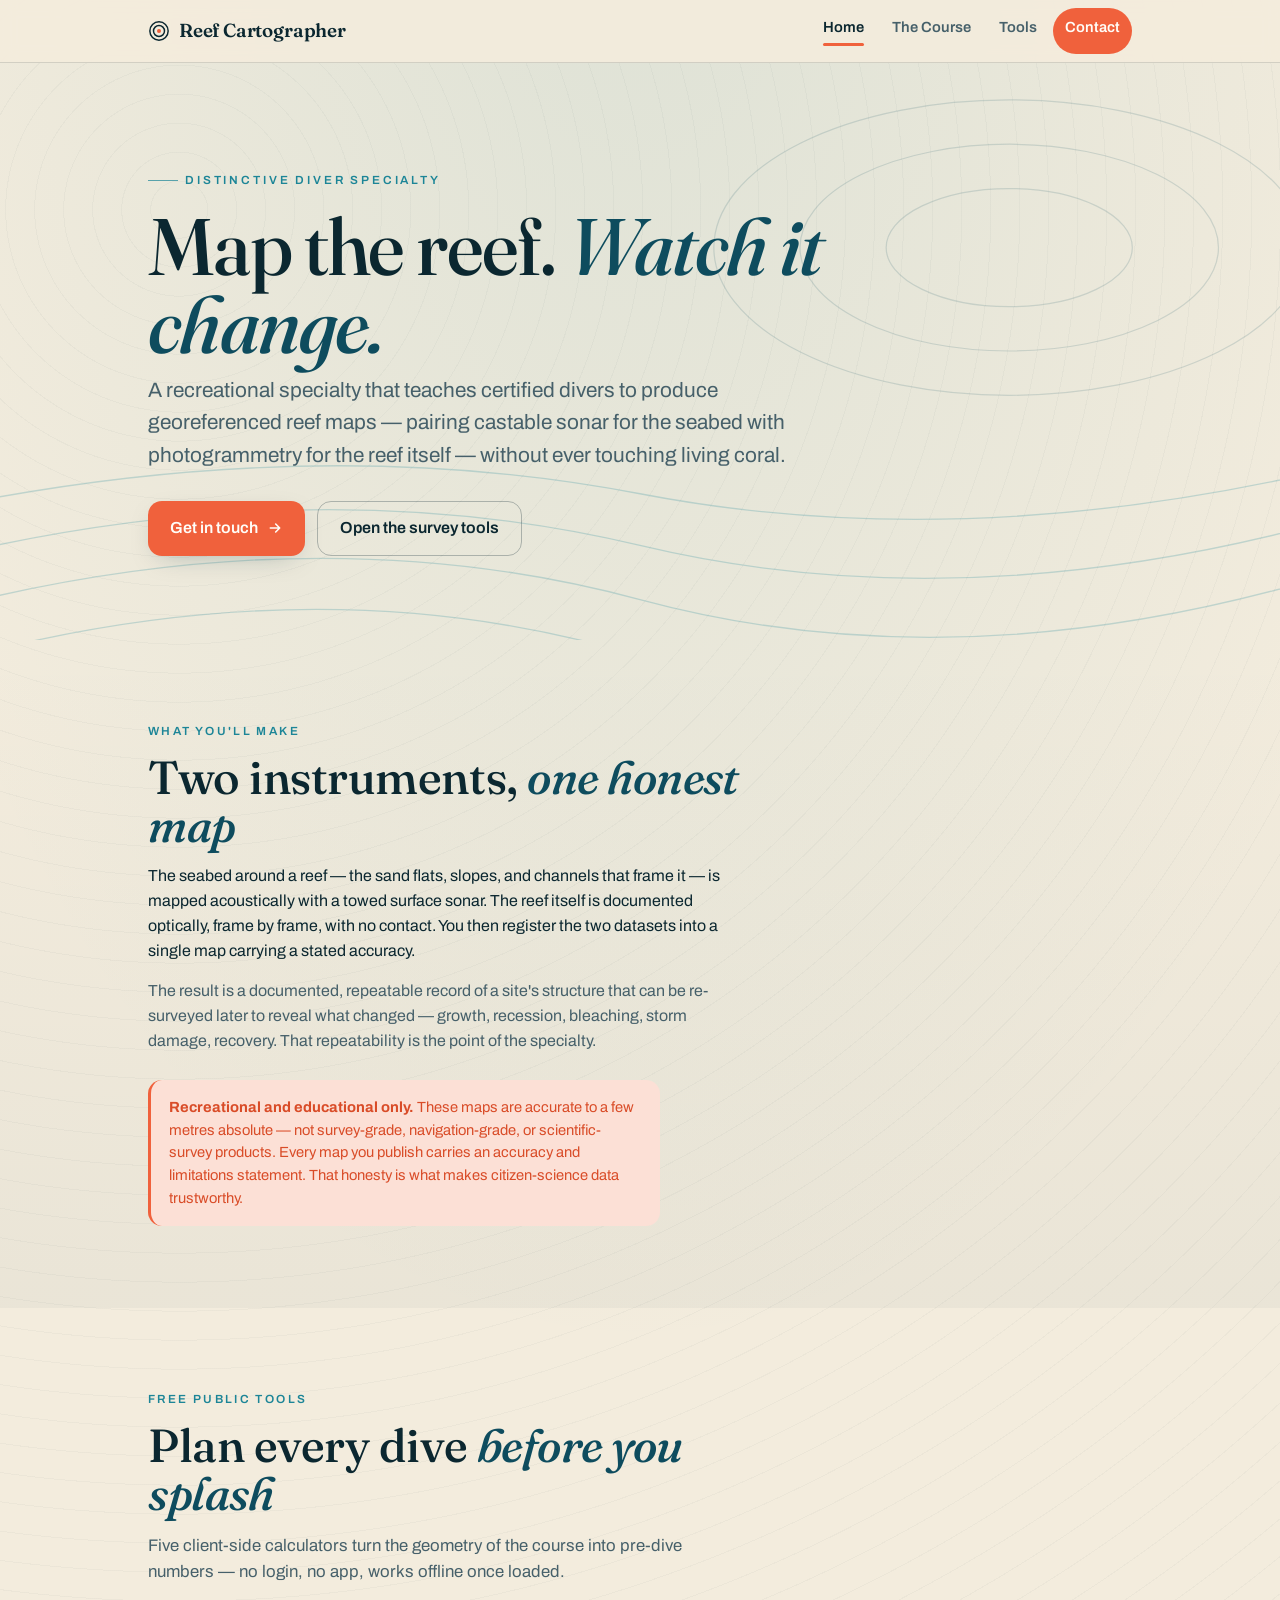
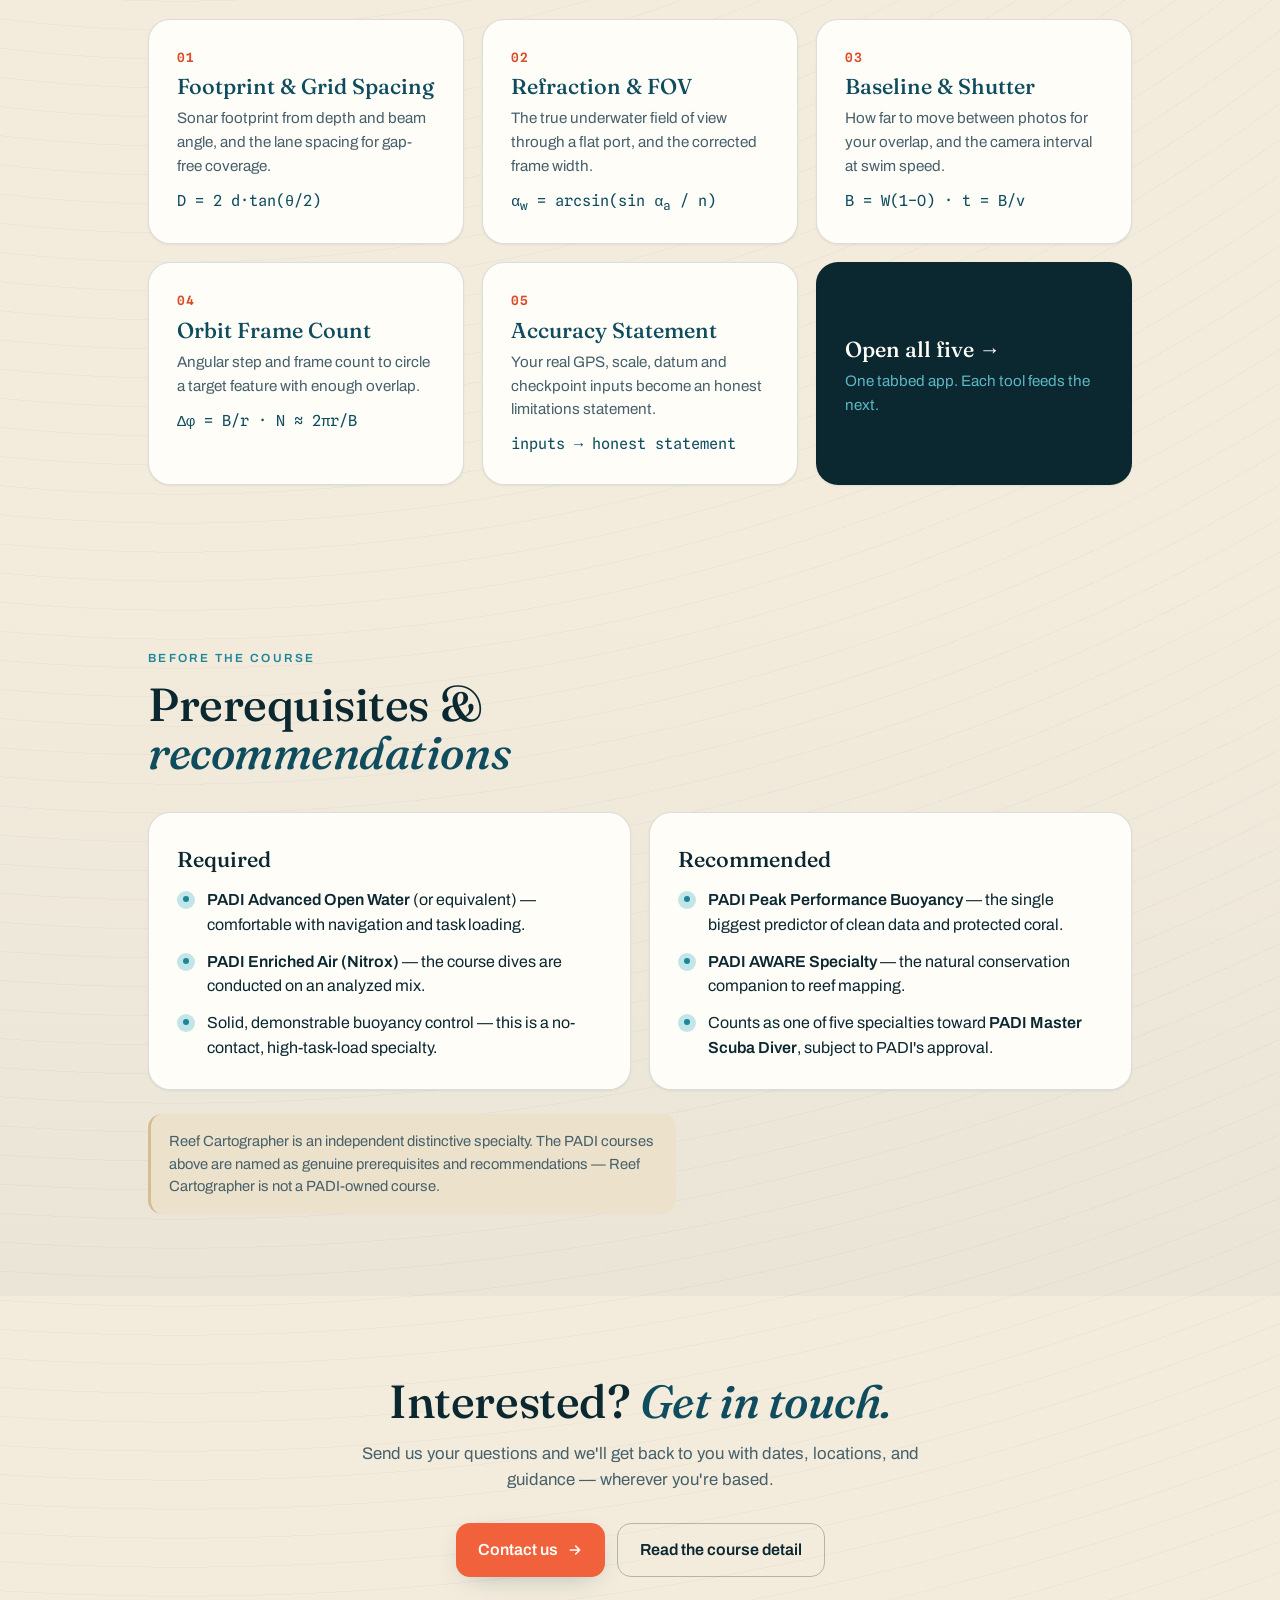
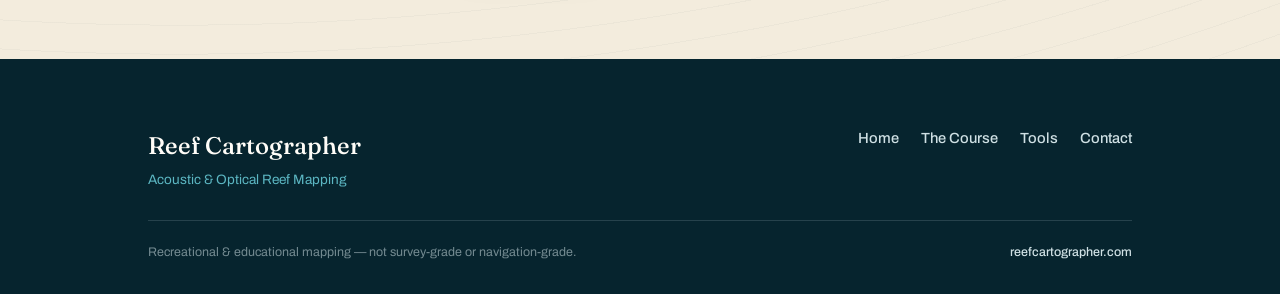
==== commit 2d526265: "remove the banner ads" ====
--- a/index.html
+++ b/index.html
@@ -169,7 +169,6 @@
         <a href="contact.html">Contact</a>
       </nav>
     </div>
-    <div class="sponsor">Sponsor slot reserved</div>
     <div class="ft-base">
       <span>Recreational &amp; educational mapping — not survey-grade or navigation-grade.</span>
       <span><b>reefcartographer.com</b></span>
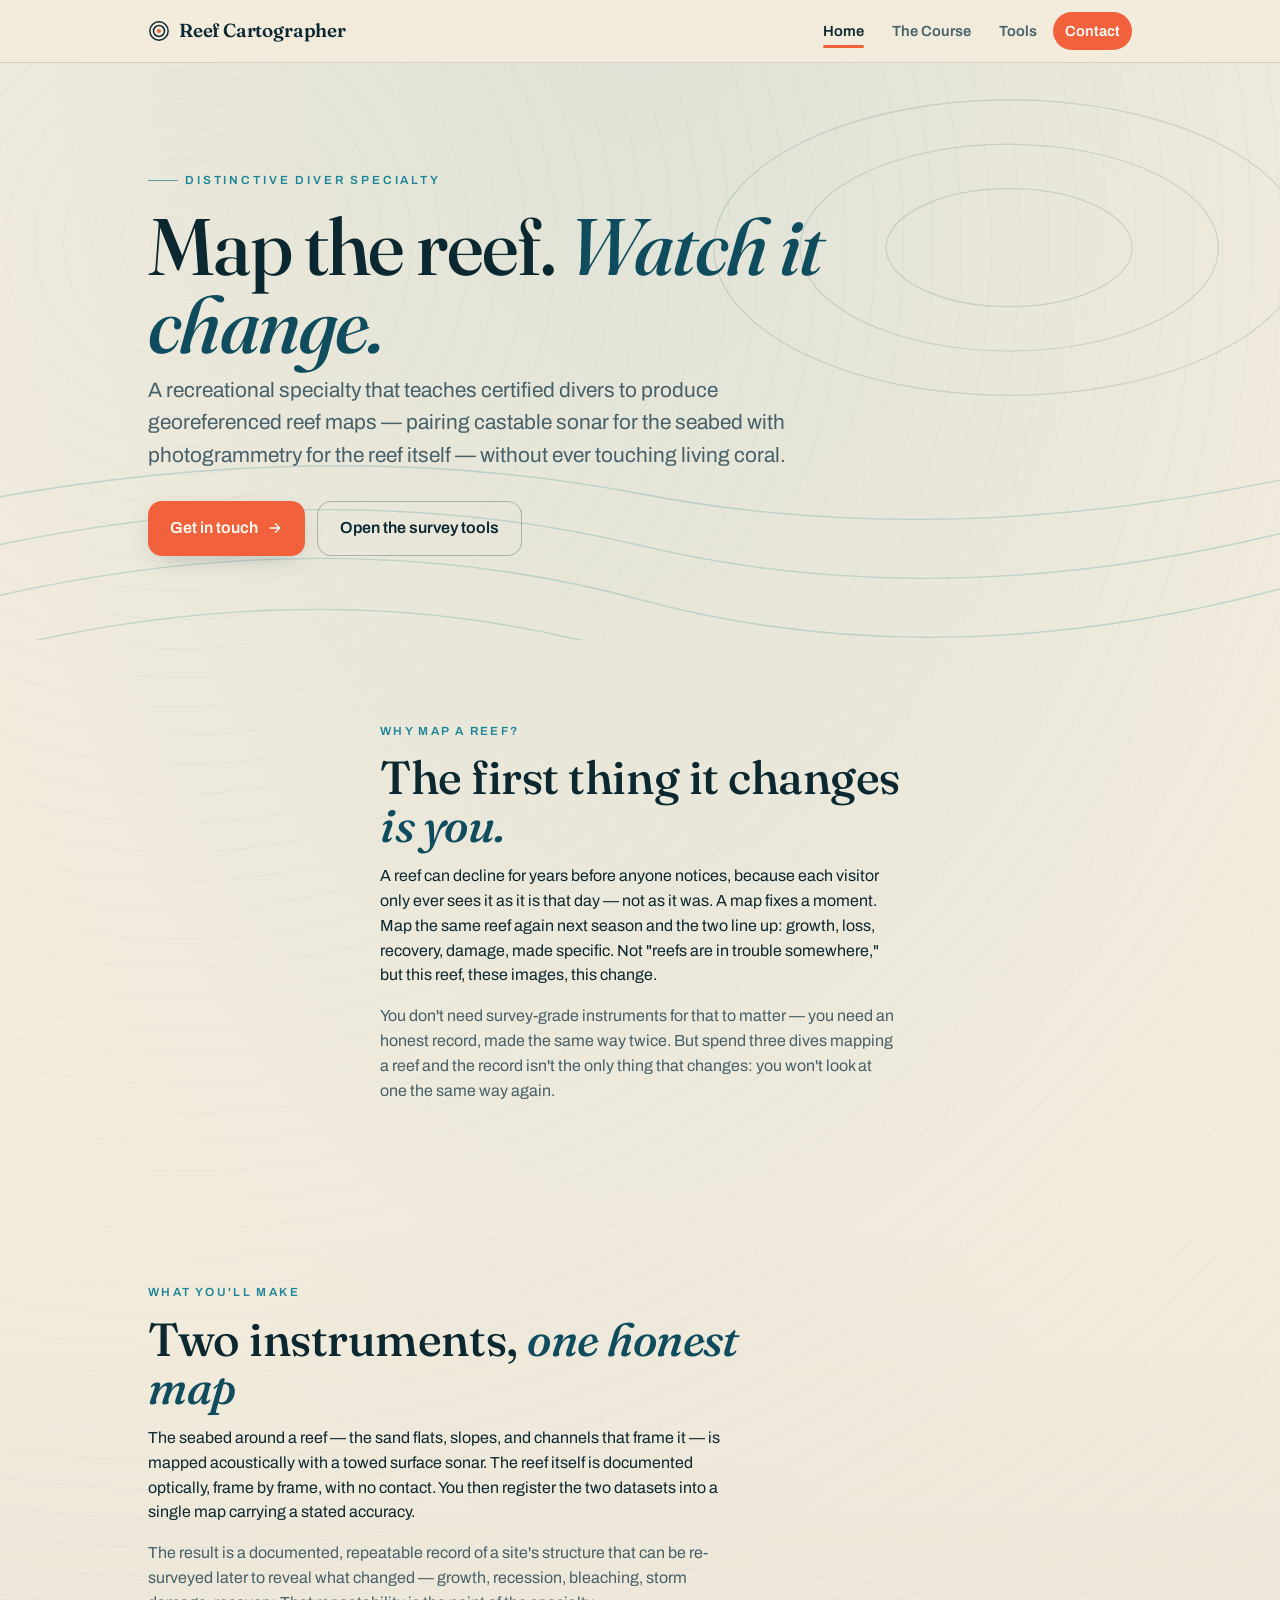
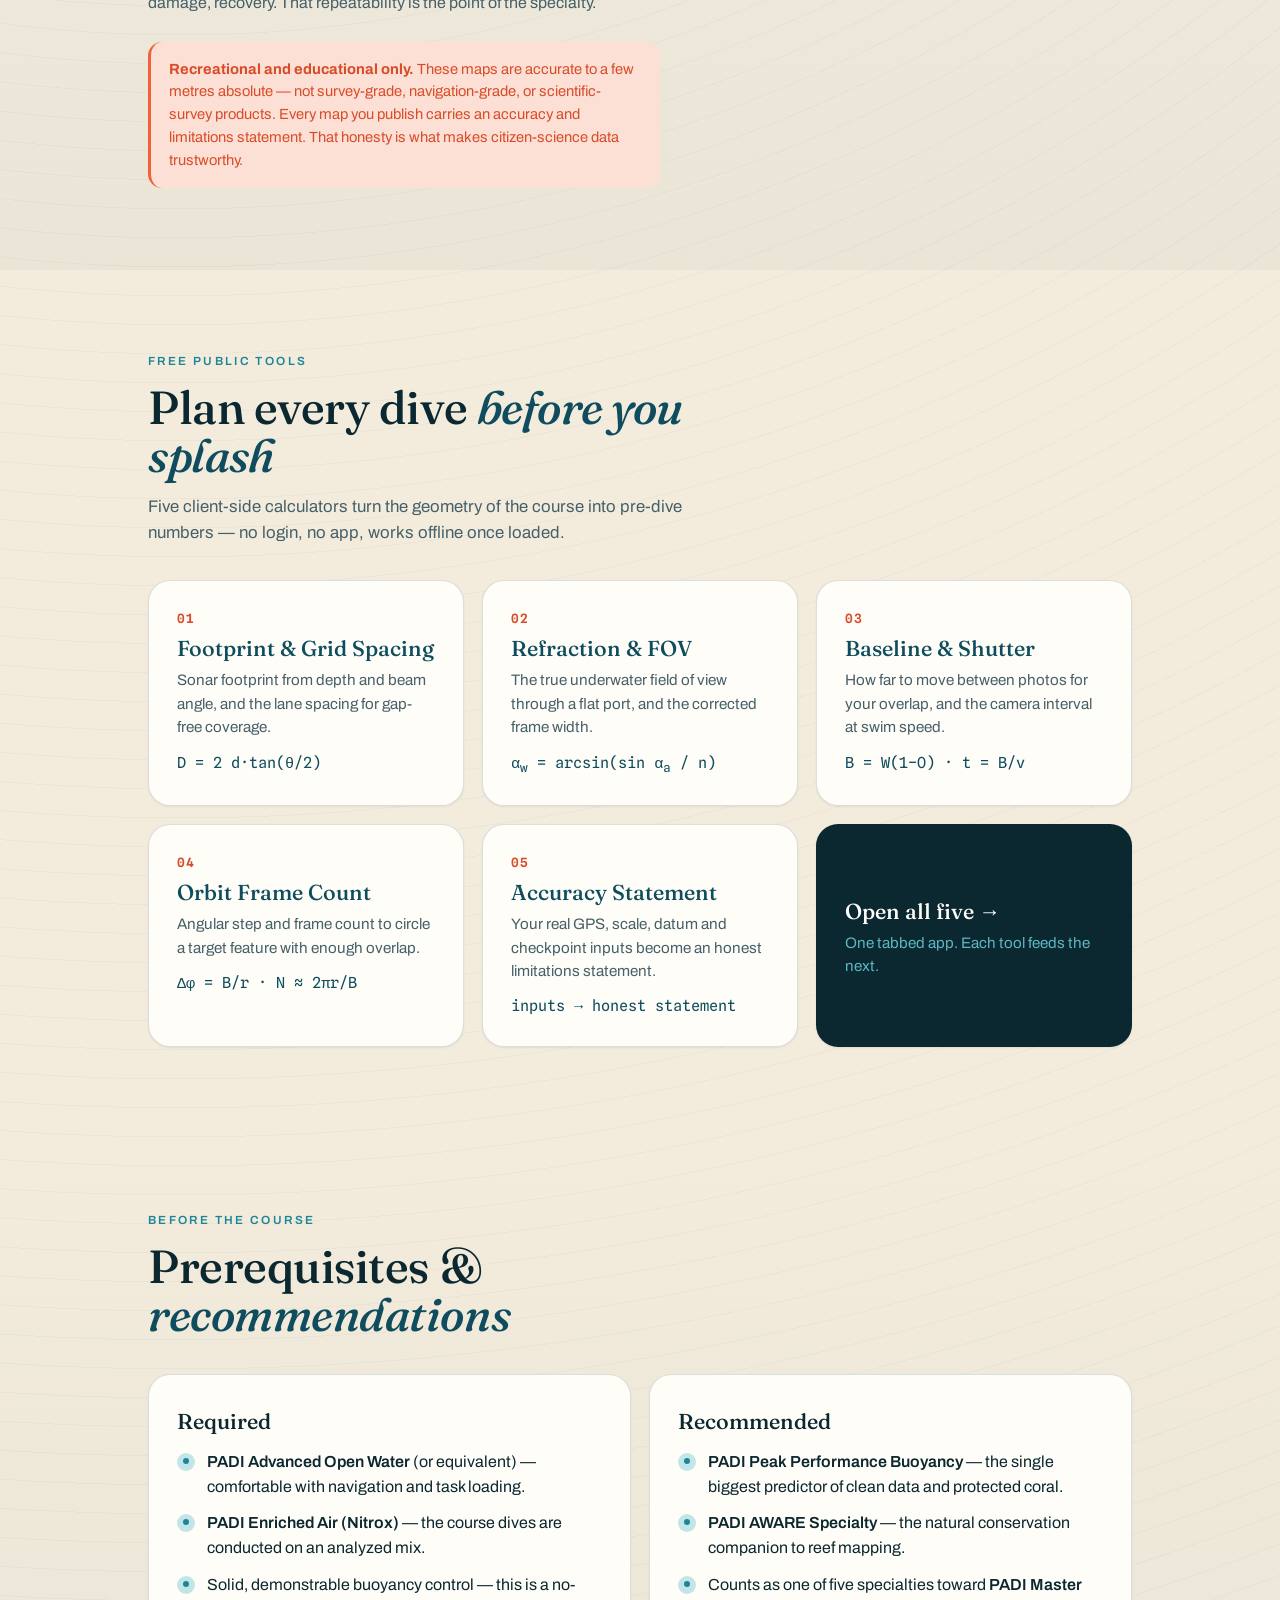
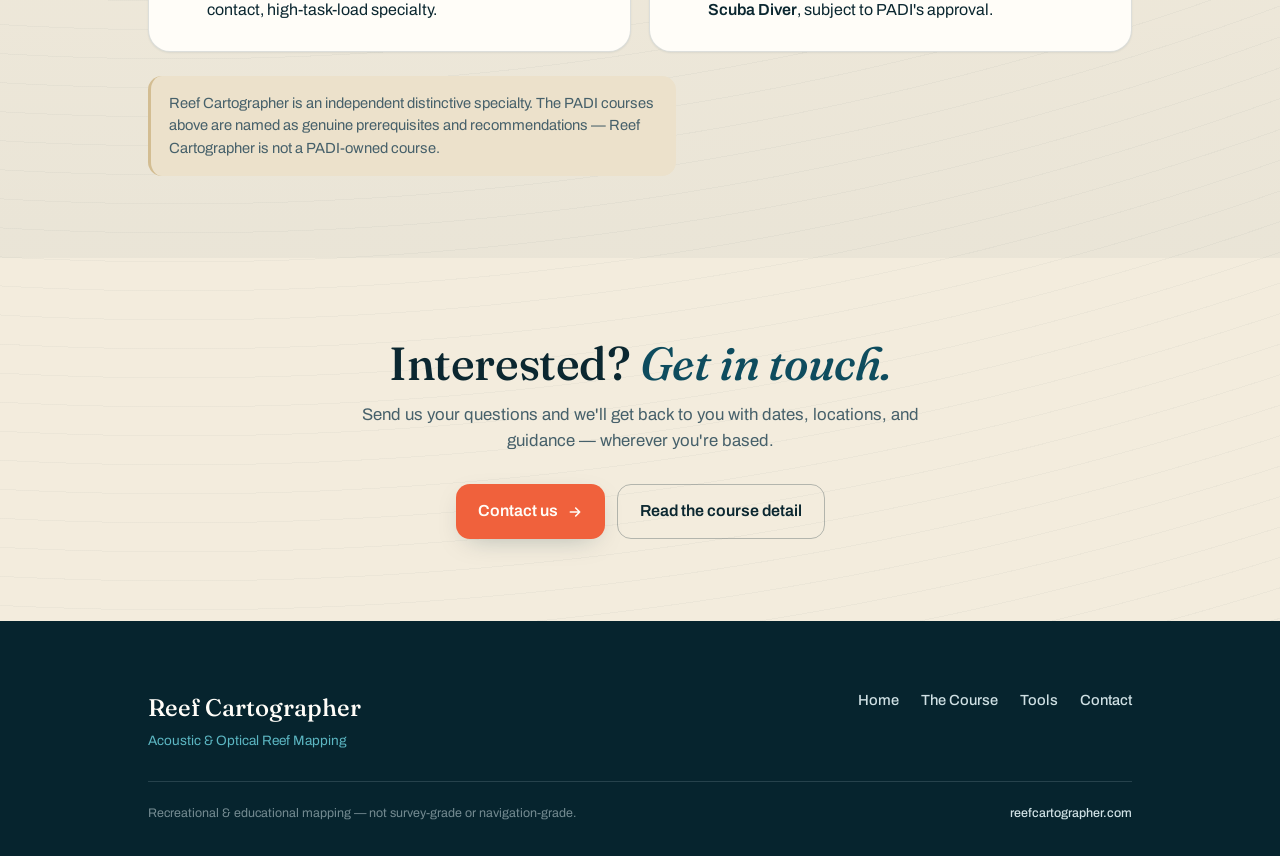
==== commit 73856d8a: "added citizen science wording" ====
--- a/index.html
+++ b/index.html
@@ -58,6 +58,16 @@
       </a>
       <a class="btn btn-ghost" href="tools.html">Open the survey tools</a>
     </div>
+  </div>
+</section>
+
+<!-- ===================== WHY MAP A REEF ===================== -->
+<section class="band">
+  <div class="wrap narrow prose">
+    <div class="eyebrow">Why map a reef?</div>
+    <h2 class="sec">The first thing it changes <span class="em">is you.</span></h2>
+    <p>A reef can decline for years before anyone notices, because each visitor only ever sees it as it is that day — not as it was. A map fixes a moment. Map the same reef again next season and the two line up: growth, loss, recovery, damage, made specific. Not "reefs are in trouble somewhere," but this reef, these images, this change.</p>
+    <p class="muted">You don't need survey-grade instruments for that to matter — you need an honest record, made the same way twice. But spend three dives mapping a reef and the record isn't the only thing that changes: you won't look at one the same way again.</p>
   </div>
 </section>
 
--- a/styles.css
+++ b/styles.css
@@ -45,12 +45,13 @@
 .site-nav .wrap{ display:flex; align-items:center; justify-content:space-between; gap:14px; min-height:62px; flex-wrap:wrap; }
 .site-nav .logo{ font-family:var(--font-display); font-weight:600; font-size:1.18rem; letter-spacing:-.01em; color:var(--ink); text-decoration:none; display:flex; align-items:center; gap:9px; }
 .site-nav .logo .mark{ width:22px; height:22px; flex:0 0 auto; }
-.site-nav nav{ display:flex; gap:4px; flex-wrap:wrap; }
-.site-nav nav a{ font-size:.92rem; font-weight:600; color:var(--ink-soft); text-decoration:none; padding:8px 12px; border-radius:99px; transition:background .15s,color .15s; }
+.site-nav nav{ display:flex; gap:4px; flex-wrap:wrap; align-items:center; }
+.site-nav nav a{ position:relative; font-size:.92rem; font-weight:600; color:var(--ink-soft); text-decoration:none; padding:8px 12px; border-radius:99px; transition:background .15s,color .15s; }
 .site-nav nav a:hover{ color:var(--ink); background:var(--paper-2); }
 .site-nav nav a.active{ color:var(--ink); }
-.site-nav nav a.active::after{ content:""; display:block; height:3px; margin-top:5px; border-radius:3px; background:var(--coral); }
+.site-nav nav a.active::after{ content:""; position:absolute; left:12px; right:12px; bottom:2px; height:3px; border-radius:3px; background:var(--coral); }
 .site-nav nav a.cta{ color:var(--white); background:var(--coral); }
+.site-nav nav a.cta.active::after{ display:none; }
 .site-nav nav a.cta:hover{ background:var(--coral-600); }
 
 /* ---------- hero ---------- */
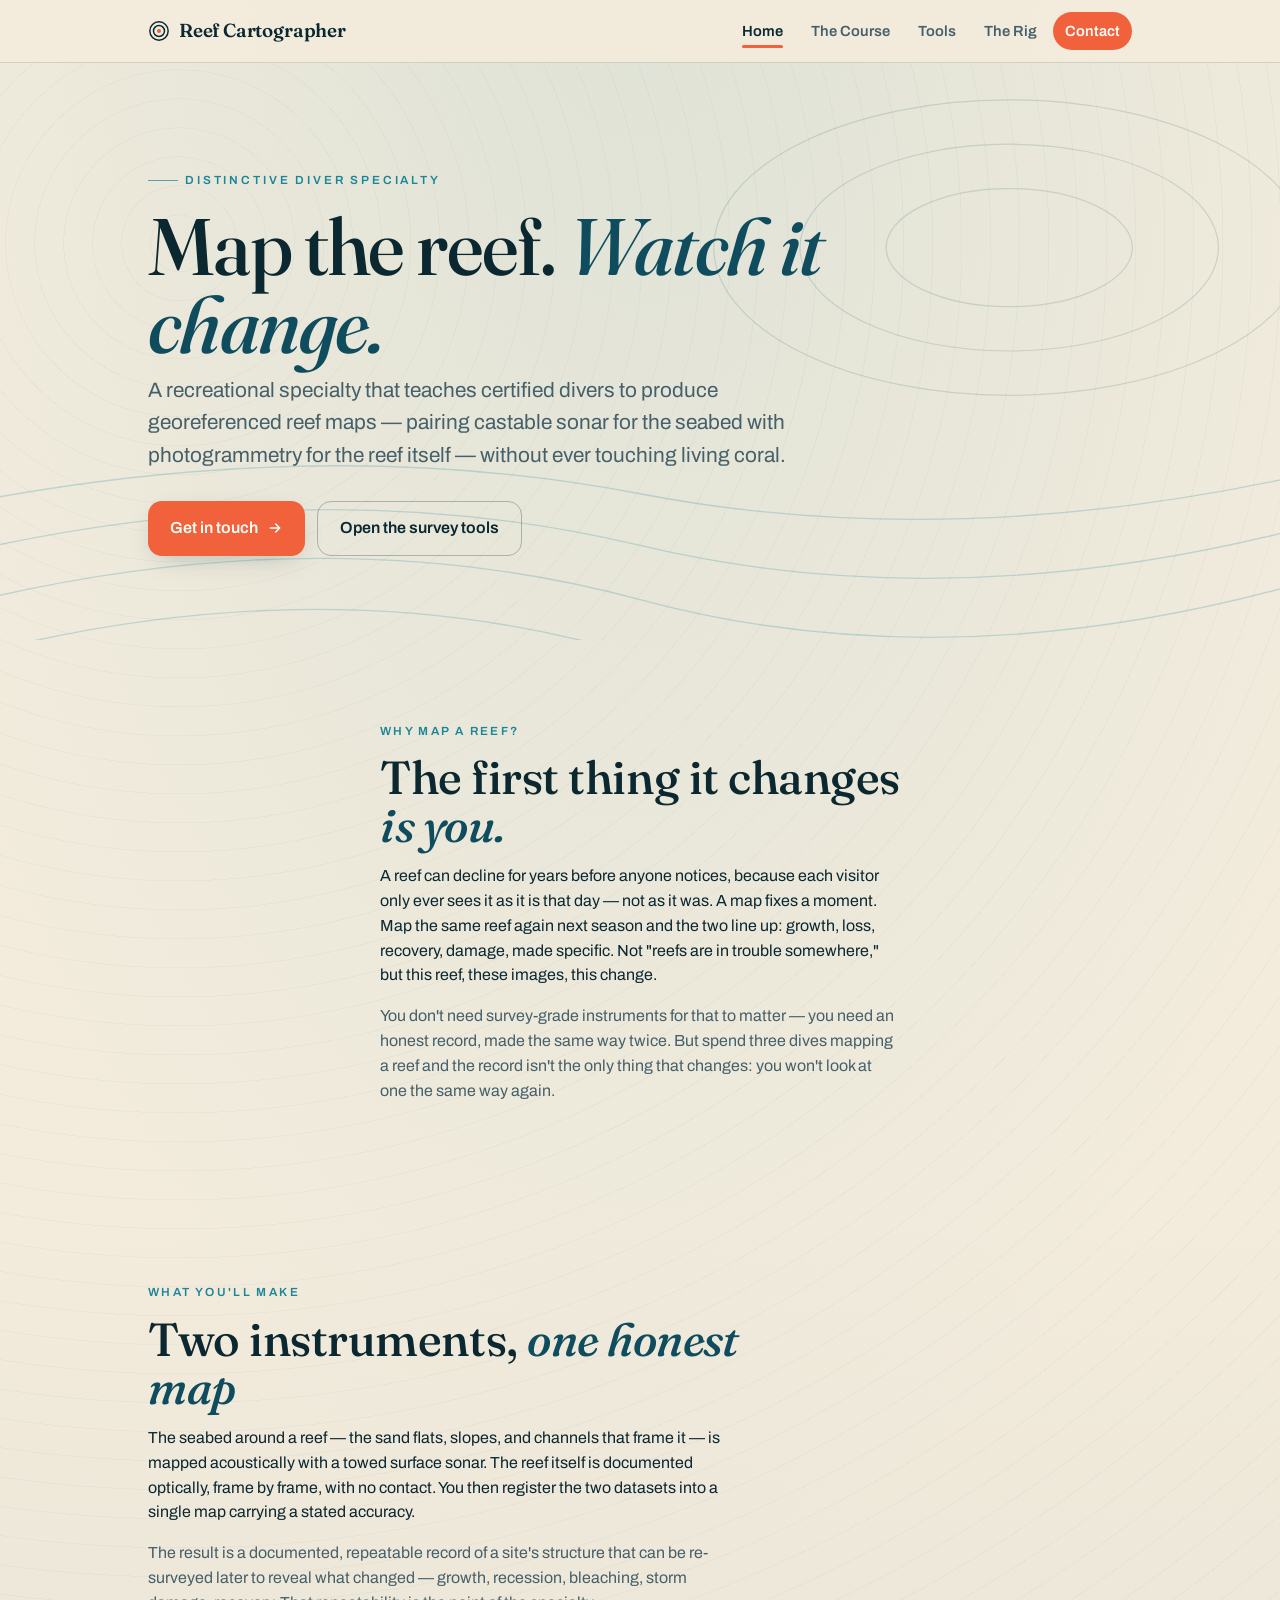
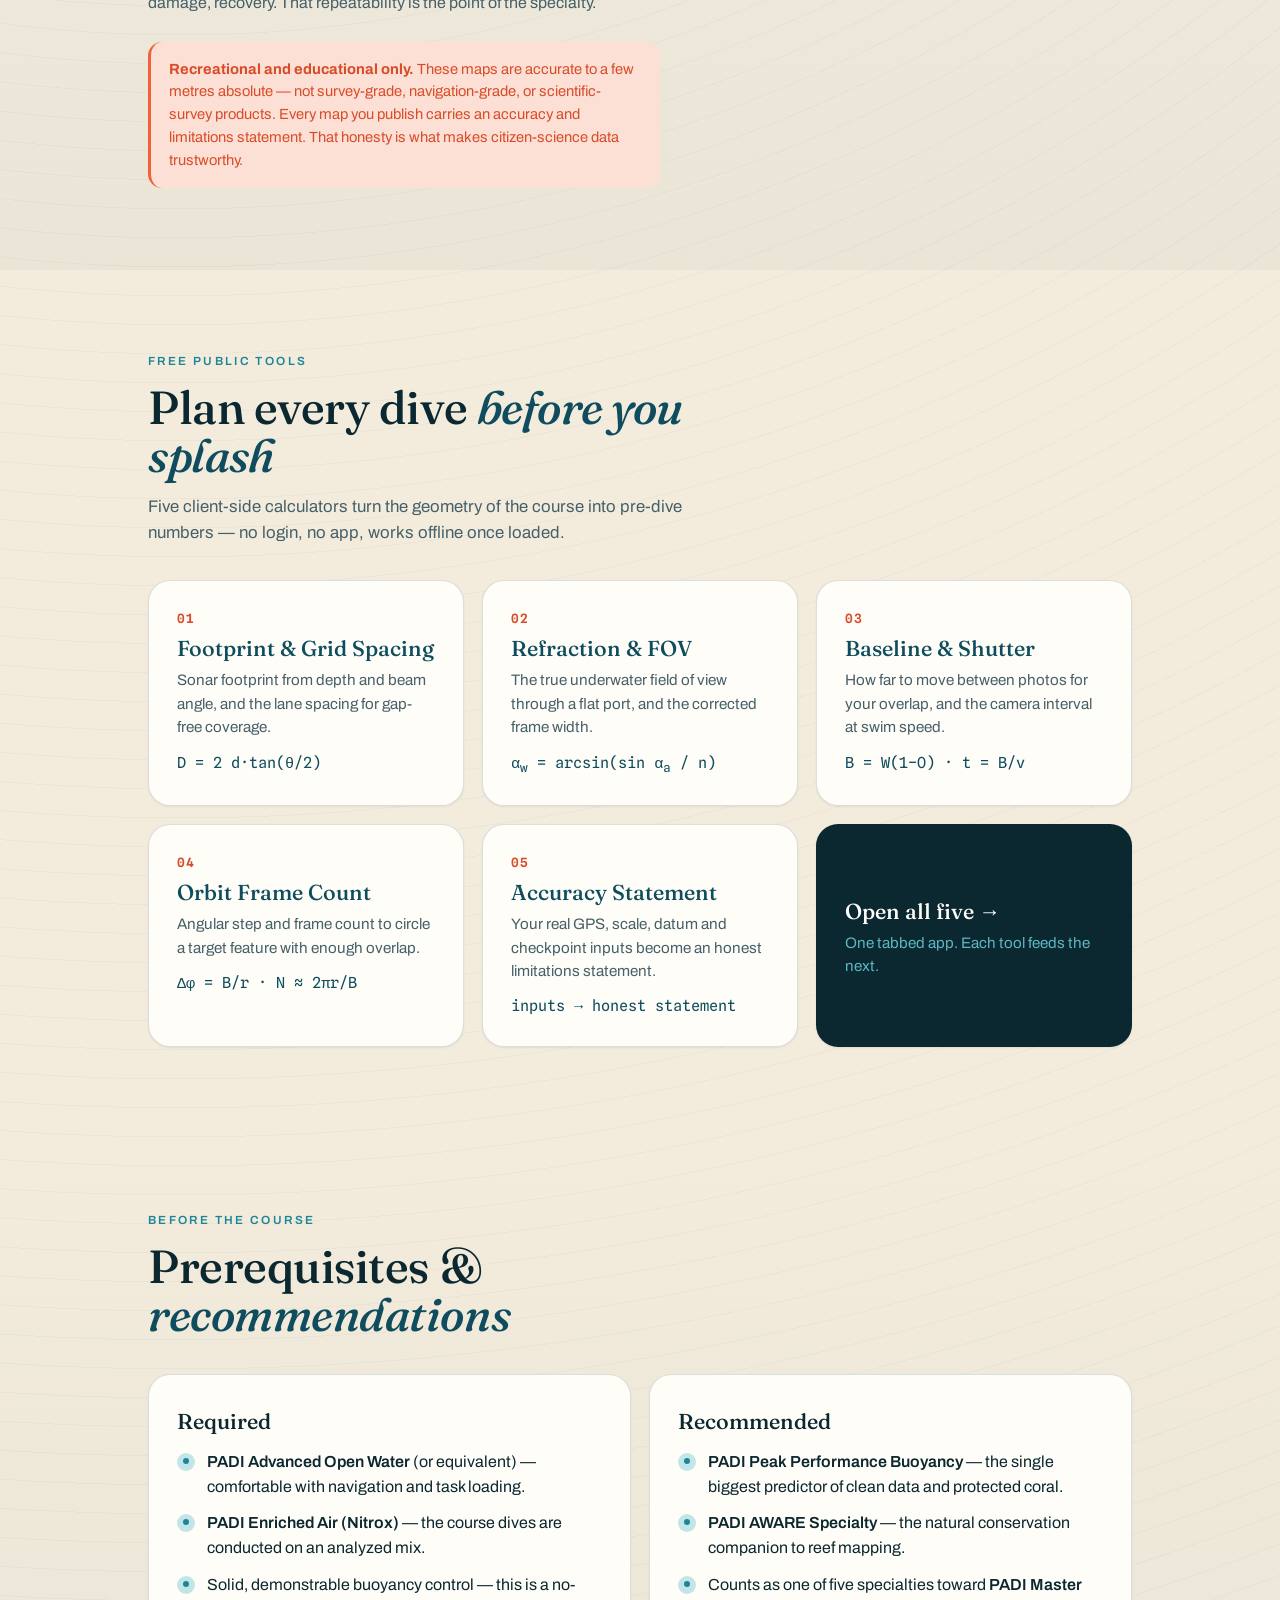
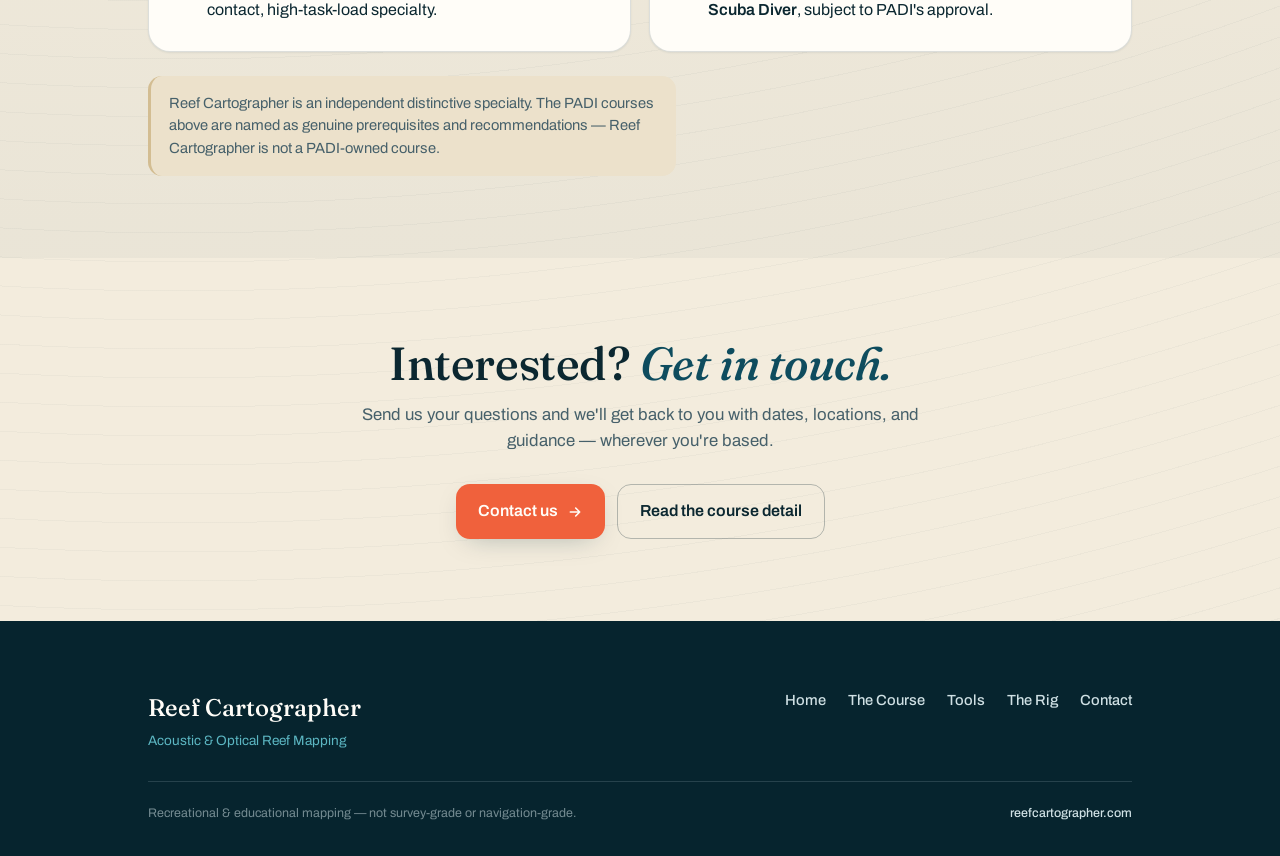
==== commit f7931927: "rig assembly" ====
--- a/index.html
+++ b/index.html
@@ -28,6 +28,7 @@
       <a href="index.html" class="active">Home</a>
       <a href="course.html">The Course</a>
       <a href="tools.html">Tools</a>
+      <a href="rig.html">The Rig</a>
       <a href="contact.html" class="cta">Contact</a>
     </nav>
   </div>
@@ -176,6 +177,7 @@
         <a href="index.html">Home</a>
         <a href="course.html">The Course</a>
         <a href="tools.html">Tools</a>
+        <a href="rig.html">The Rig</a>
         <a href="contact.html">Contact</a>
       </nav>
     </div>
--- a/styles.css
+++ b/styles.css
@@ -137,3 +137,18 @@
 
 @media (max-width:760px){ .grid.cols-3{ grid-template-columns:1fr; } .grid.cols-2{ grid-template-columns:1fr; } }
 @media (max-width:520px){ .site-nav nav a{ padding:7px 9px; font-size:.86rem; } }
+
+/* ---- The Rig: equipment grid + item cards ---- */
+.kit{ display:grid; grid-template-columns:repeat(2,1fr); gap:18px; margin-top:8px; }
+.kit-item{ background:var(--white); border:1px solid var(--line); border-radius:var(--r-lg); box-shadow:var(--shadow-sm); padding:18px 18px 20px; display:flex; flex-direction:column; }
+.kit-fig{ background:var(--paper); border:1px solid var(--line); border-radius:var(--r-md); height:150px; display:flex; align-items:center; justify-content:center; margin-bottom:14px; }
+.kit-fig svg{ width:100%; height:100%; }
+.kit-tag{ display:inline-block; align-self:flex-start; font-family:var(--font-mono); font-size:.66rem; letter-spacing:.06em; text-transform:uppercase; padding:3px 8px; border-radius:99px; margin-bottom:8px; }
+.kit-tag.req{ background:var(--coral-tint,#fce0d6); color:var(--coral-600); }
+.kit-tag.ex{ background:var(--paper-2); color:var(--ink-soft); }
+.kit-item h3{ font-family:var(--font-display); font-weight:500; font-size:1.12rem; line-height:1.15; margin:0 0 6px; }
+.kit-item p{ font-size:.9rem; color:var(--ink-soft); line-height:1.5; margin:0; }
+.rig-figure{ background:var(--white); border:1px solid var(--line); border-radius:var(--r-lg); box-shadow:var(--shadow-sm); padding:clamp(16px,3vw,26px); margin-top:10px; }
+.rig-figure svg{ width:100%; height:auto; display:block; }
+.rig-cap{ font-size:.82rem; color:var(--ink-soft); margin-top:12px; line-height:1.5; }
+@media (max-width:620px){ .kit{ grid-template-columns:1fr; } }
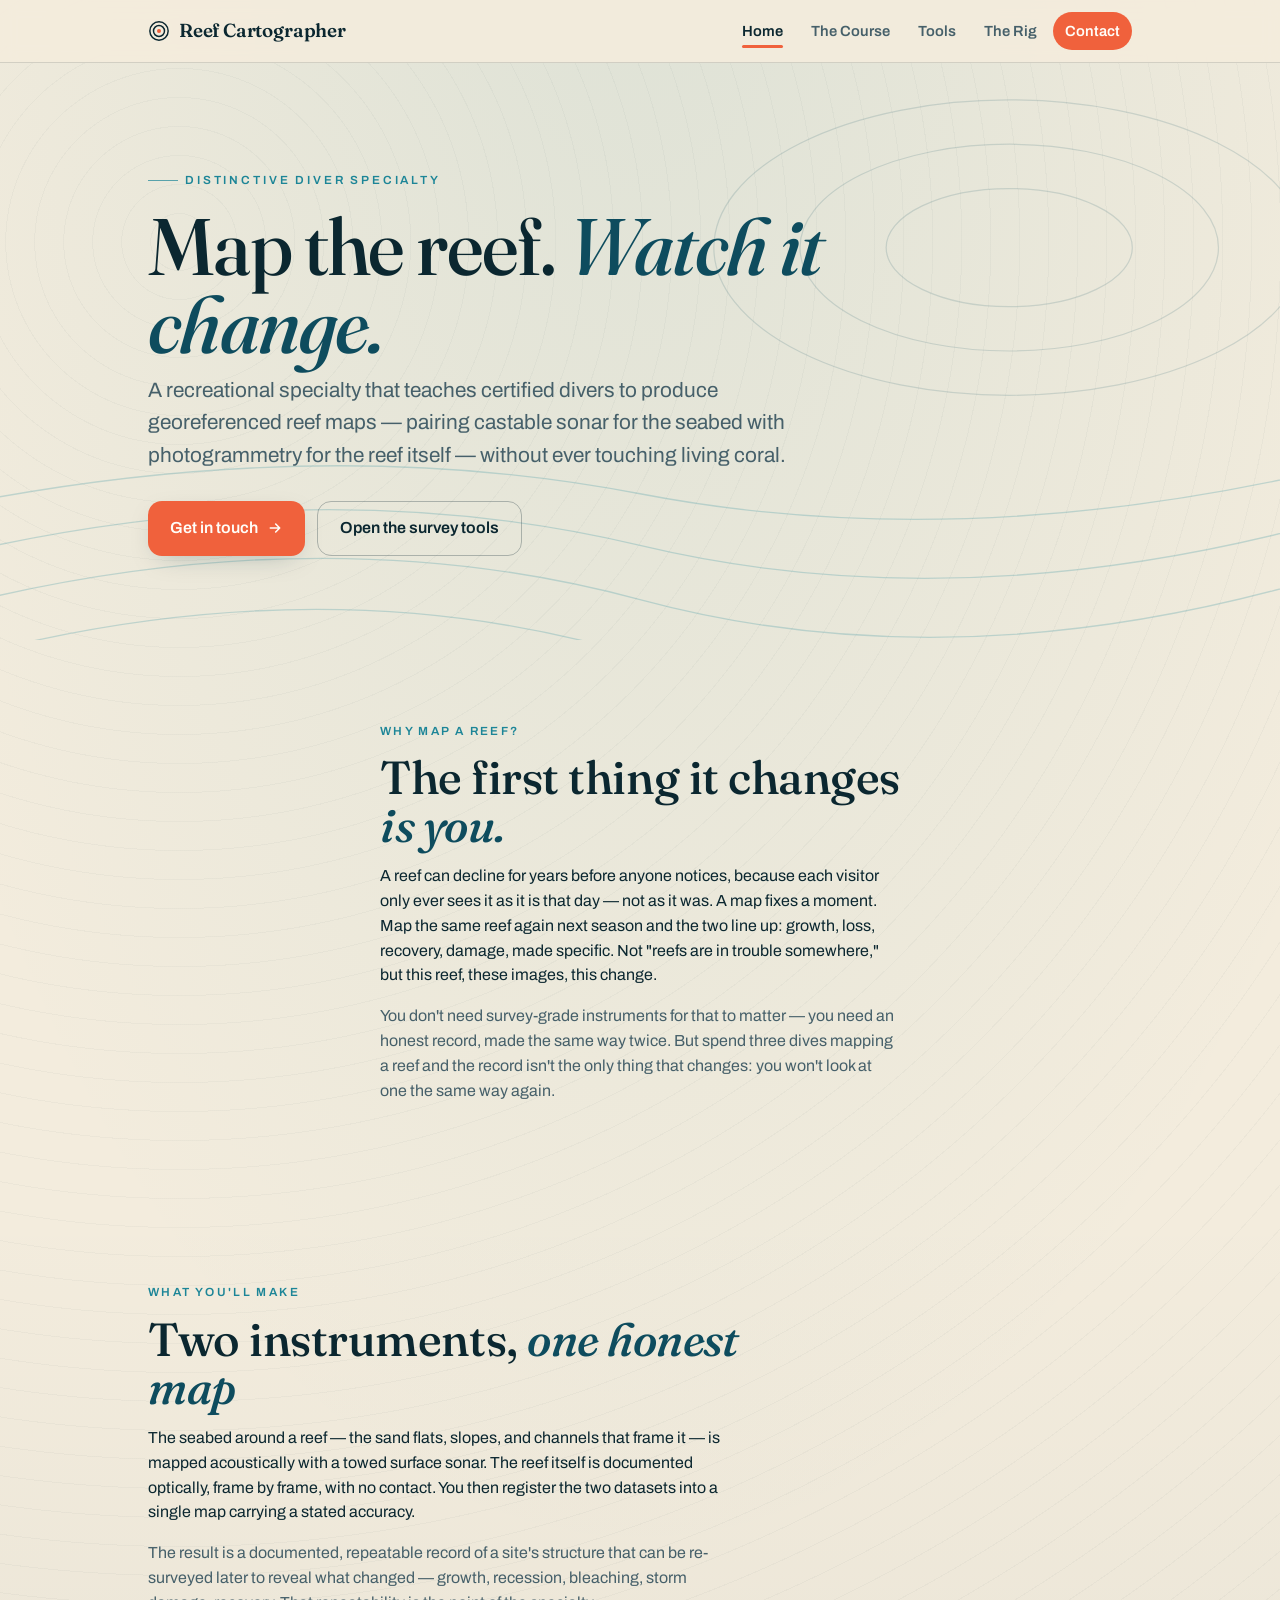
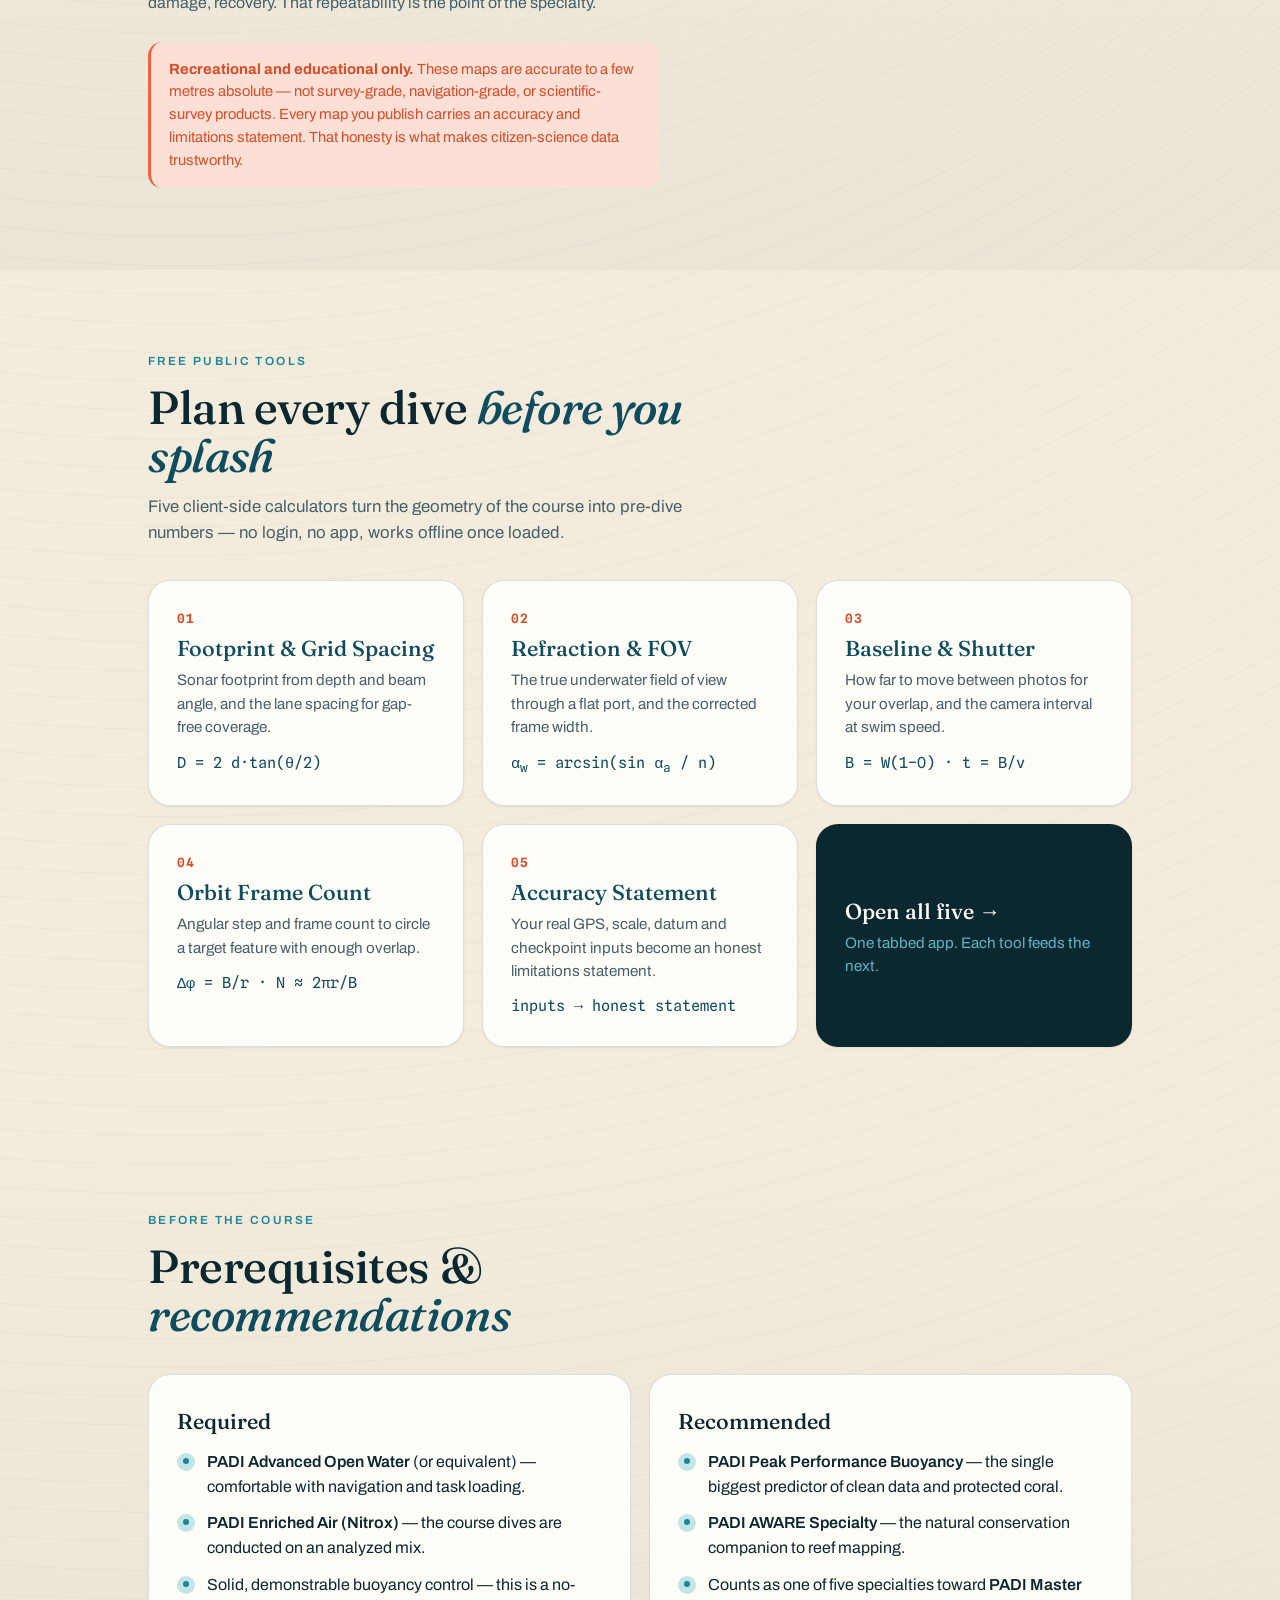
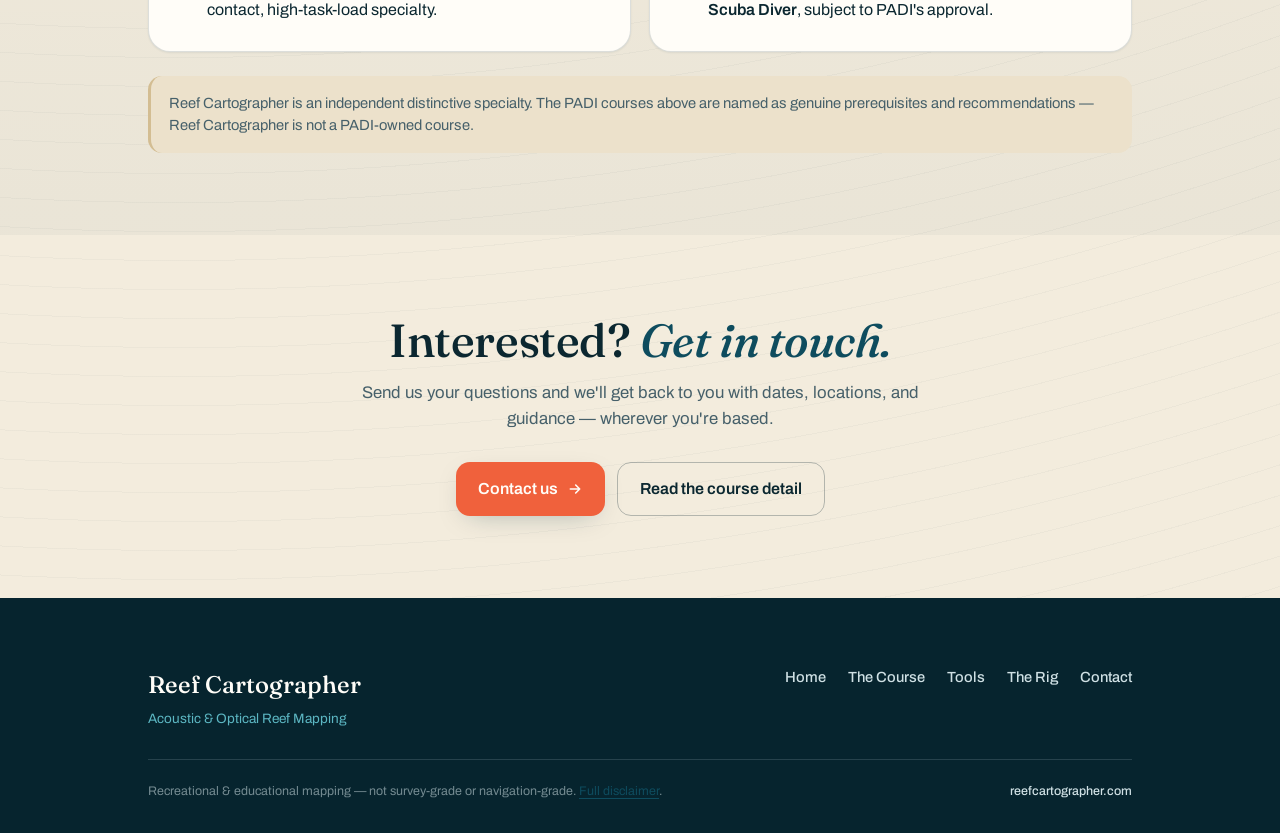
==== commit 2049cb1a: "disclaimer" ====
--- a/index.html
+++ b/index.html
@@ -150,7 +150,7 @@
         </ul>
       </div>
     </div>
-    <p class="note" style="margin-top:24px; max-width:66ch">Reef Cartographer is an independent distinctive specialty. The PADI courses above are named as genuine prerequisites and recommendations — Reef Cartographer is not a PADI-owned course.</p>
+    <p class="note" style="margin-top:24px">Reef Cartographer is an independent distinctive specialty. The PADI courses above are named as genuine prerequisites and recommendations — Reef Cartographer is not a PADI-owned course.</p>
   </div>
 </section>
 
@@ -182,7 +182,7 @@
       </nav>
     </div>
     <div class="ft-base">
-      <span>Recreational &amp; educational mapping — not survey-grade or navigation-grade.</span>
+      <span>Recreational &amp; educational mapping — not survey-grade or navigation-grade. <a href="disclaimer.html">Full disclaimer</a>.</span>
       <span><b>reefcartographer.com</b></span>
     </div>
   </div>
